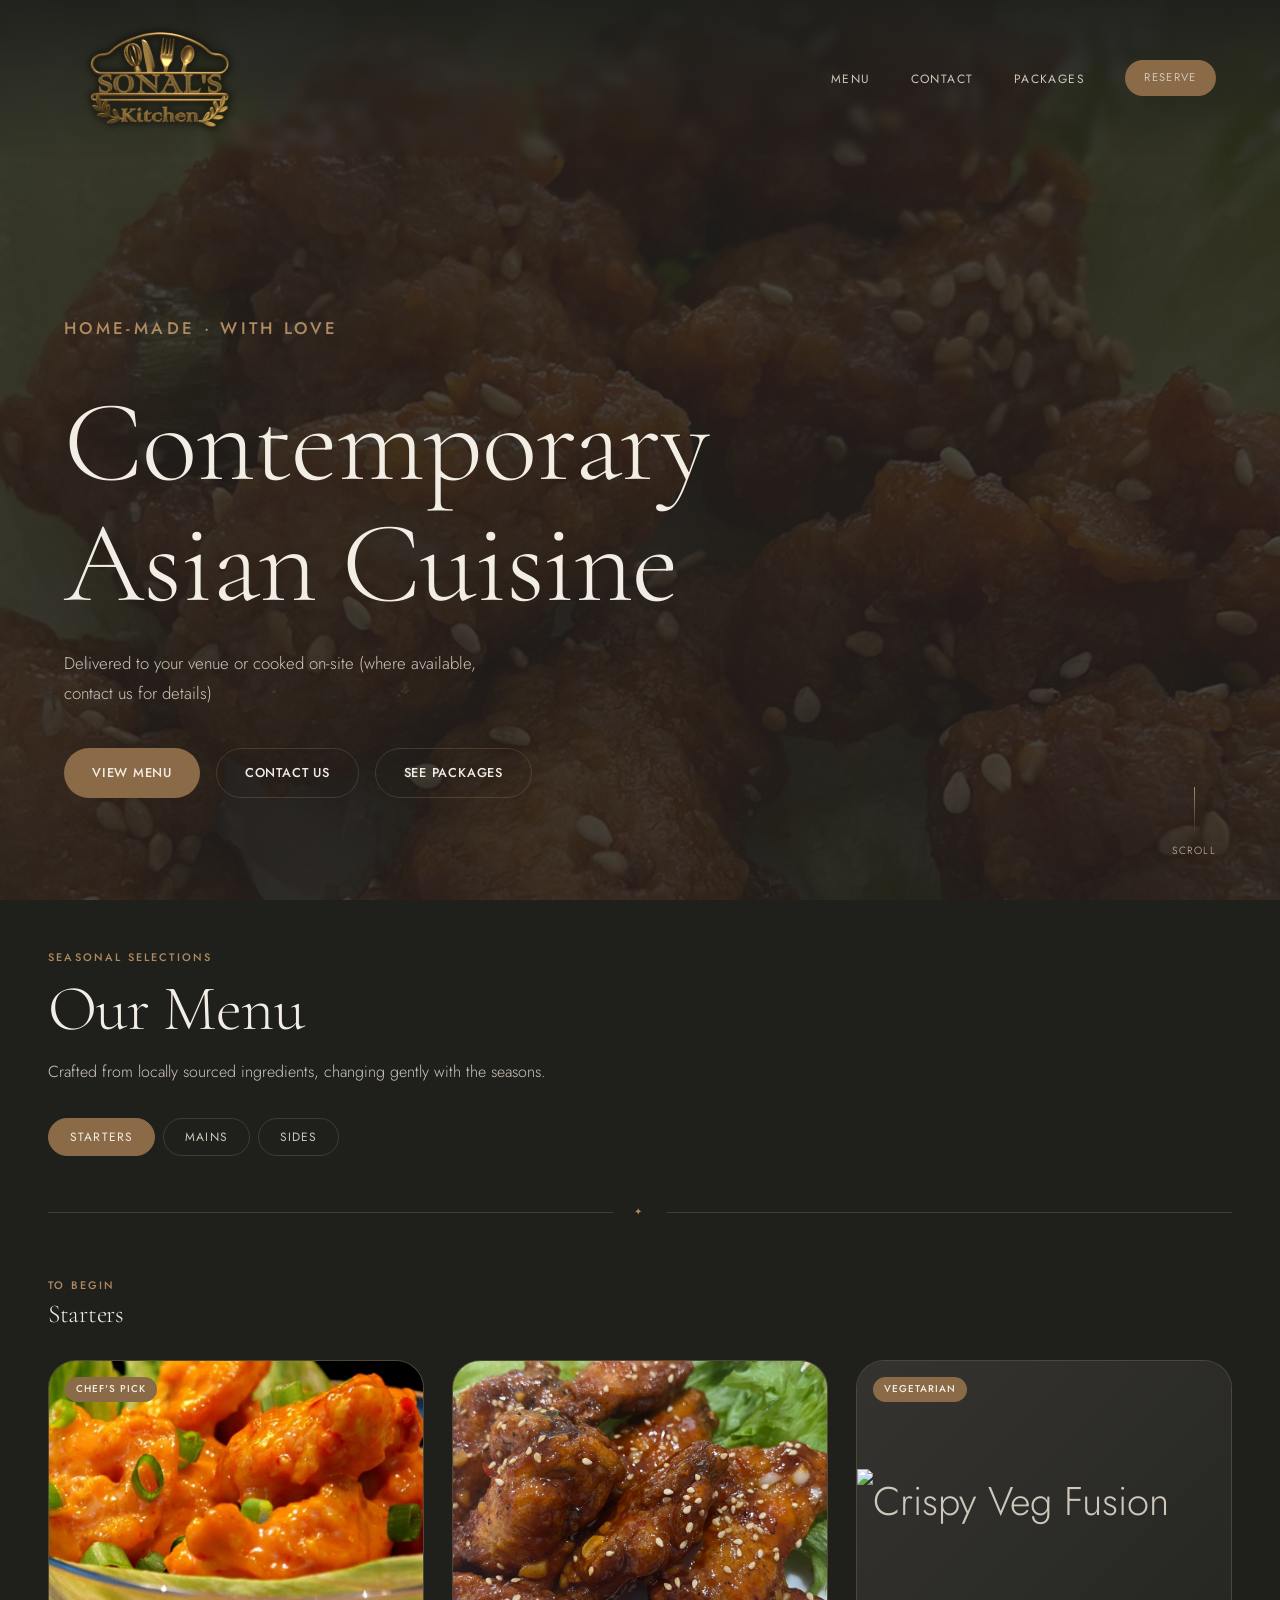
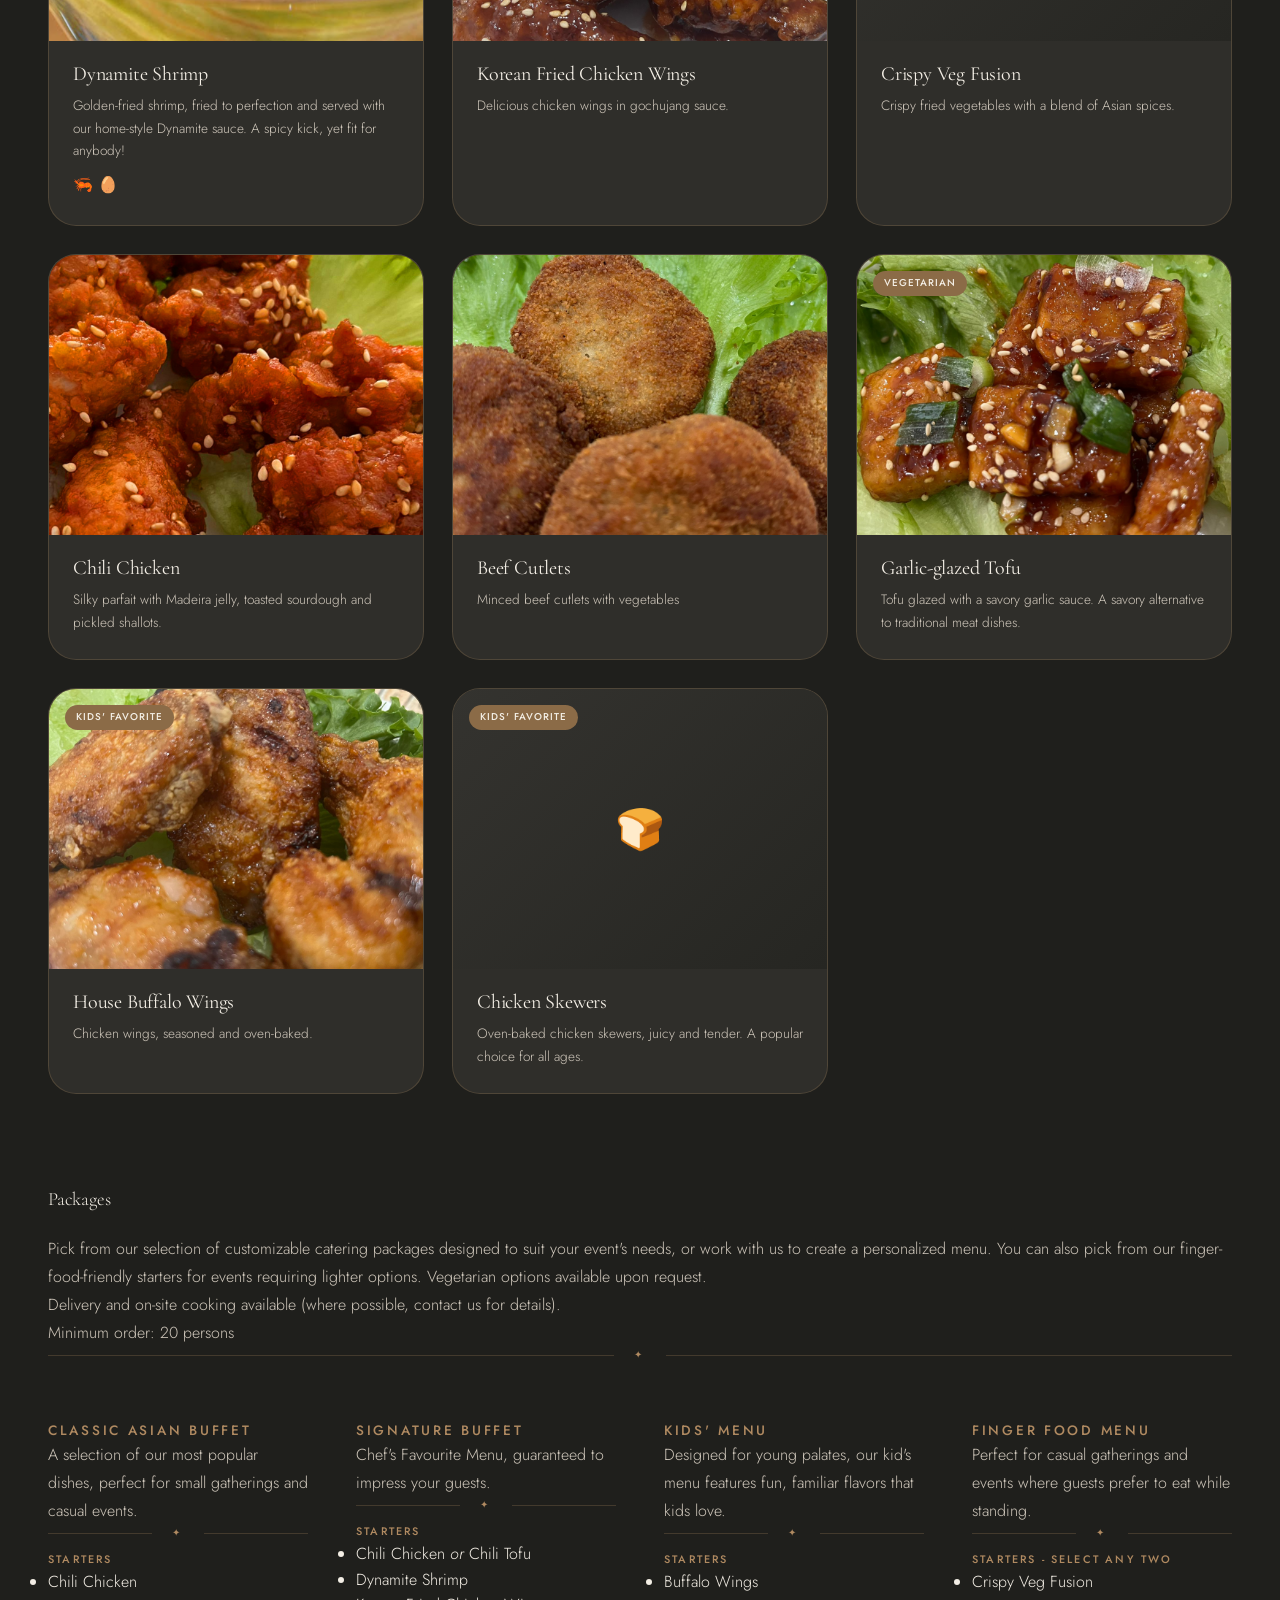
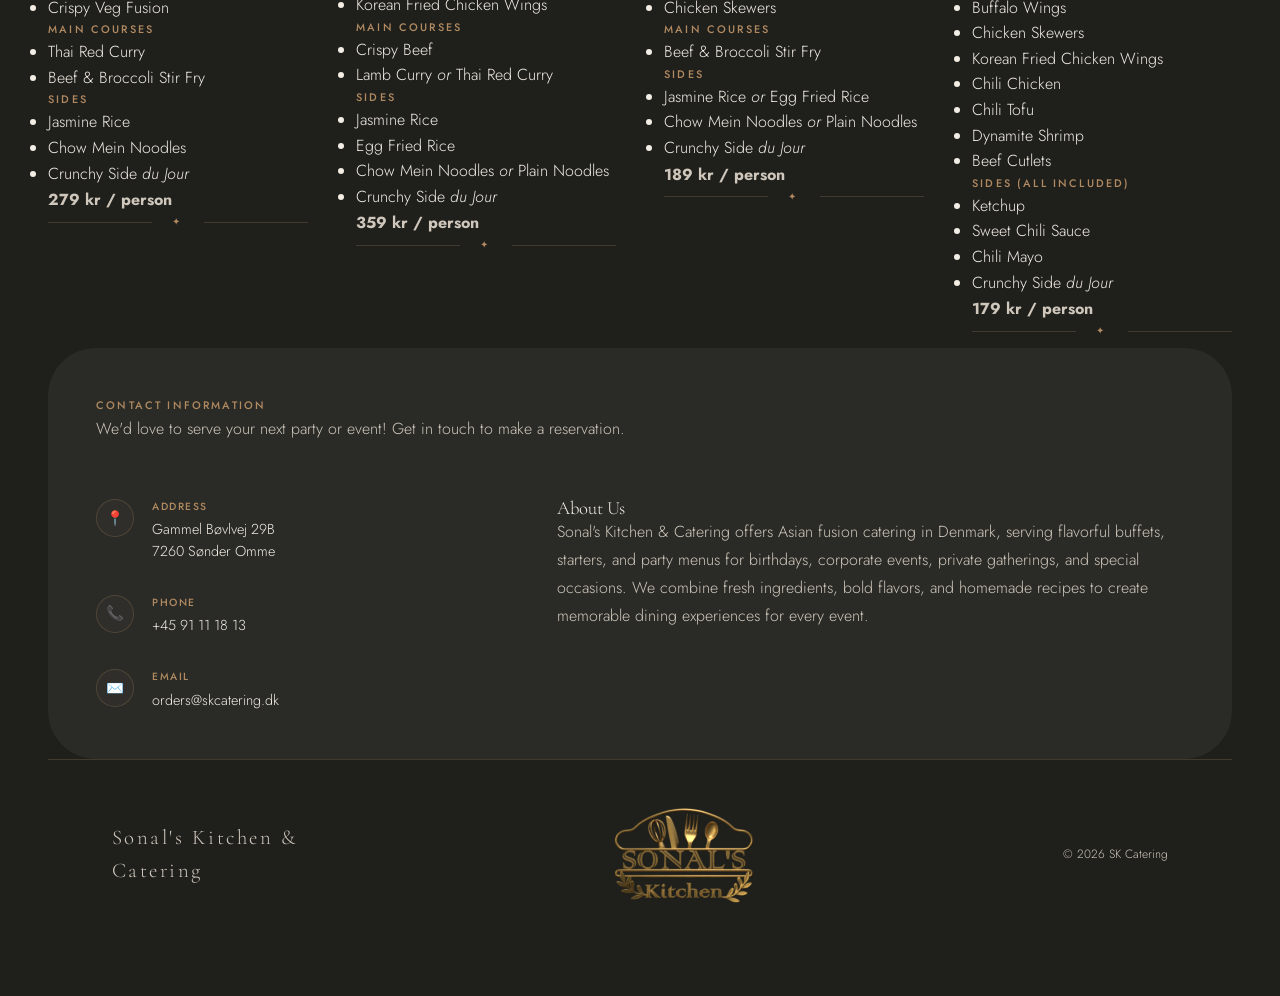
==== docs/index.html @ 473b4b6c "Simplifying folder structure" ====
<!DOCTYPE html>
<html lang="en">
<head>
  <meta charset="UTF-8" />
  <meta name="viewport" content="width=device-width, initial-scale=1.0" />
  <title>Sonal's Kitchen & Catering</title>
  <link rel="preconnect" href="https://fonts.googleapis.com" />
  <link rel="preconnect" href="https://fonts.gstatic.com" crossorigin />
  <link href="https://fonts.googleapis.com/css2?family=Cormorant+Garamond:ital,wght@0,300;0,400;1,300;1,400&family=Jost:wght@300;400;500&display=swap" rel="stylesheet" />
  <link rel="stylesheet" href="css/tokens.css" />
  <link rel="stylesheet" href="css/global.css" />
  <link rel="stylesheet" href="css/packages.css" />
  <link rel="stylesheet" href="css/hero.css" />
  <link rel="stylesheet" href="css/menu.css" />
  <link rel="stylesheet" href="css/contact.css" />
</head>
<body>

  <!-- ==================== NAV ==================== -->
  <nav>
    <img src="images/logo_small_shaded.png" alt="SK Catering Logo" class="nav-logo" />
    <!-- <span class="nav-logo">Sonal's Kitchen & Catering</span> -->
    <ul class="nav-links">
      <li><a href="#dishes">Menu</a></li>
      <li><a href="#contact">Contact</a></li>
      <li><a href="#packages">Packages</a></li>
      <li><a href="#contact" class="btn-primary" style="padding:0.55rem 1.2rem;font-size:0.7rem;">Reserve</a></li>
    </ul>
  </nav>

  <!-- ==================== HERO ==================== -->
  <section class="hero">
    <div class="hero-bg"></div>
    <div class="hero-content">
      <p class="eyebrow hero-eyebrow">Home-made · With Love</p>
    <h1>Contemporary Asian Cuisine</h1>
      <p>Delivered to your venue or cooked on-site (where available, contact us for details)</p>
      <div class="hero-actions">
        <a href="#dishes" class="btn-primary">View Menu</a>
        <a href="#contact" class="btn-ghost">Contact Us</a>
        <a href="#packages" class="btn-ghost">See Packages</a>
      </div>
    </div>
    <div class="hero-scroll">
      <div class="scroll-line"></div>
      <span>Scroll</span>
    </div>
  </section>

  <!-- ==================== MENU ==================== -->
  <section id="menu" class="section">
    <div class="container">

      <div class="menu-header reveal">
        <p class="eyebrow">Seasonal Selections</p>
        <h2>Our Menu</h2>
        <p>Crafted from locally sourced ingredients, changing gently with the seasons.</p>
        <ul class="menu-tabs" role="tablist">
          <li><button class="tab-btn active" data-tab="starters" role="tab">Starters</button></li>
          <li><button class="tab-btn" data-tab="mains"    role="tab">Mains</button></li>
          <li><button class="tab-btn" data-tab="sides" role="tab">Sides</button></li>
        </ul>
      </div>

      <div class="ornamental-divider reveal"><span>✦</span></div>

      <!-- Starters -->
      <div id="tab-starters" class="menu-panel active">
        <div class="panel-label">
          <p class="eyebrow">To Begin</p>
          <h3>Starters</h3>
        </div>
        <div class="dish-grid">

          <article class="food-card">
            <div class="food-thumb">
              <img src="images\menu-items\dynamite-shrimp-2.png" alt="Dynamite Shrimp" />
              <span class="food-tag"><span>Chef's Pick</span></span>
            </div>
            <div class="food-body">
              <div class="food-header">
                <h3 class="food-name">Dynamite Shrimp</h3>
              </div>
              <p class="food-desc">Golden-fried shrimp, fried to perfection and served with our home-style Dynamite sauce. A spicy kick, yet fit for anybody!</p>
              <p>
                <span tooltip="shrimp">🦐</span>
                <span tooltip="egg">🥚</span>
              </p>
              </div>
          </article>

          <article class="food-card">
            <div class="food-thumb">
              <img src="images\menu-items\korean-fried-chicken-wings-1.png" alt="Korean Fried Chicken Wings" />
            </div>
            <div class="food-body">
              <div class="food-header">
                <h3 class="food-name">Korean Fried Chicken Wings</h3>
              </div>
              <p class="food-desc">Delicious chicken wings in gochujang sauce.</p>
            </div>
          </article>

          <article class="food-card">
            <div class="food-thumb">
              <img src="images\menu-items\crispy-veg-fusion-1.png" alt="Crispy Veg Fusion" />
              <span class="food-tag">Vegetarian</span>
            </div>
            <div class="food-body">
              <div class="food-header">
                <h3 class="food-name">Crispy Veg Fusion</h3>
              </div>
              <p class="food-desc">Crispy fried vegetables with a blend of Asian spices.</p>
            </div>
          </article>

          <article class="food-card">
            <div class="food-thumb">
              <img src="images\menu-items\chili-chicken-2.png" alt="Chili Chicken" />
            </div>
            <div class="food-body">
              <div class="food-header">
                <h3 class="food-name">Chili Chicken</h3>
              </div>
              <p class="food-desc">Silky parfait with Madeira jelly, toasted sourdough and pickled shallots.</p>
            </div>
          </article>

          <article class="food-card">
            <div class="food-thumb">
              <img src="images\menu-items\beef-cutlets-1.png" alt="Beef Cutlets" />
            </div>
            <div class="food-body">
              <div class="food-header">
                <h3 class="food-name">Beef Cutlets</h3>
              </div>
              <p class="food-desc">Minced beef cutlets with vegetables</p>
            </div>
          </article>

          <article class="food-card">
            <div class="food-thumb">
              <img src="images\menu-items\garlic-glazed-tofu-1.png" alt="Garlic-glazed Tofu" />
              <span class="food-tag">Vegetarian</span>
            </div>
            <div class="food-body">
              <div class="food-header">
                <h3 class="food-name">Garlic-glazed Tofu</h3>
              </div>
              <p class="food-desc">Tofu glazed with a savory garlic sauce. A savory alternative to traditional meat dishes.</p>
            </div>
          </article>

          <article class="food-card">
            <div class="food-thumb">
              <img src="images\menu-items\house-buffalo-wings-1.png" alt="House Buffalo Wings" />
              <span class="food-tag">Kids' Favorite</span>
            </div>
            <div class="food-body">
              <div class="food-header">
                <h3 class="food-name">House Buffalo Wings</h3>
              </div>
              <p class="food-desc">Chicken wings, seasoned and oven-baked.</p>
            </div>
          </article>

          <article class="food-card">
            <div class="food-thumb">🍞
              <span class="food-tag">Kids' Favorite</span></div>
            <div class="food-body">
              <div class="food-header">
                <h3 class="food-name">Chicken Skewers</h3>
              </div>
              <p class="food-desc">Oven-baked chicken skewers, juicy and tender. A popular choice for all ages.</p>
            </div>
          </article>

        </div>
      </div>

      <!-- Mains -->
      <div id="tab-mains" class="menu-panel">
        <div class="panel-label">
          <p class="eyebrow">The Heart of the Meal</p>
          <h3>Main Courses</h3>
        </div>
        <div class="dish-grid">

          <article class="food-card">
            <div class="food-thumb">
              🥩
              <span class="food-tag">Chef's Pick</span>
            </div>
            <div class="food-body">
              <div class="food-header">
                <h3 class="food-name">Beef & Broccoli Stir Fry</h3>
              </div>
              <p class="food-desc">A wonderful savoury blend of tender beef and crisp broccoli in a rich sauce.</p>
            </div>
          </article>

          <article class="food-card">
            <div class="food-thumb">
              🍄
            </div>
            <div class="food-body">
              <div class="food-header">
                <h3 class="food-name">Mongolian Beef</h3>
              </div>
              <p class="food-desc">.</p>
            </div>
          </article>

          <article class="food-card">
            <div class="food-thumb">
              <img src="images\menu-items\sweet-sour-chicken-2.png" alt="Sweet & Sour Chicken" />
            </div>
            <div class="food-body">
              <div class="food-header">
                <h3 class="food-name">Sweet & Sour Chicken</h3>
              </div>
              <p class="food-desc">Crispy chicken pieces in a tangy sweet and sour sauce.</p>
            </div>
          </article>

          <article class="food-card">
            <div class="food-thumb">🐟</div>
            <div class="food-body">
              <div class="food-header">
                <h3 class="food-name">Red Thai Chicken Curry</h3>
              </div>
              <p class="food-desc">Chicken cooked in a rich, spicy red curry sauce.</p>
            </div>
          </article>

          <article class="food-card">
            <div class="food-thumb">
              <img src="images\menu-items\crispy-beef-2.png" alt="Crispy Beef" />
            </div>
            <div class="food-body">
              <div class="food-header">
                <h3 class="food-name">Crispy Beef</h3>
              </div>
              <p class="food-desc">Crispy beef pieces, double-fried for that perfect crunch.</p>
            </div>
          </article>

        </div>
      </div>

      <!-- Sides -->
      <div id="tab-sides" class="menu-panel">
        <div class="panel-label">
          <p class="eyebrow">Sides</p>
          <h3>Sides</h3>
        </div>
        <div class="dish-grid">

          <article class="food-card">
            <div class="food-thumb">
              <img src="images\menu-items\jasmine-rice-2.png" alt="Jasmine Rice" />
            </div>
            <div class="food-body">
              <div class="food-header">
                <h3 class="food-name">Jasmine Rice</h3>
                <!-- <span class="food-price">000 kr</span> -->
              </div>
              <p class="food-desc">You can never go wrong with Jasmine rice! A particularly good choice for our curries.</p>
            </div>
          </article>

          <article class="food-card">
            <div class="food-thumb">🍮
            <div class="food-body">
              <div class="food-header">
                <h3 class="food-name">Plain Noodles</h3>
              </div>
              <p class="food-desc">Classic noodles, goes well with most dishes.</p>
            </div>
          </article>

          <article class="food-card">
            <div class="food-thumb">
              <img src="images\menu-items\egg-fried-rice-2.png" alt="Egg-fried Rice" />
            </div>
            <div class="food-body">
              <div class="food-header">
                <h3 class="food-name">Egg-fried Rice</h3>
              </div>
              <p class="food-desc">Rice fried with Egg, spring onions and soy sauce.</p>
            </div>
          </article>

          <article class="food-card">
            <div class="food-thumb">
              🍧
            </div>
            <div class="food-body">
              <div class="food-header">
                <h3 class="food-name">Chow Mein Noodles</h3>
              </div>
              <p class="food-desc">Delicious stir-fried noodles with fresh vegetables</p>
            </div>
          </article>

        </div>
      </div>

    </div>
  </section>
  <!-- ==================== PACKAGES ==================== -->
  <section id="packages" class="section">
    <div class="container">
      <div class="packages-header reveal">
        <h3>Packages</h3>
        <br/>
        <p>Pick from our selection of customizable catering packages designed to suit your event's needs, or work with us to create a personalized menu. You can also pick from our finger-food-friendly starters for events requiring lighter options. Vegetarian options available upon request.</p>
        <p>Delivery and on-site cooking available (where possible, contact us for details).</p>
        <p>Minimum order: 20 persons</p>
      </div>

      <div class="ornamental-divider reveal"><span>✦</span></div>

      <div class="packages-grid">

        <article class="package-card reveal">
          <div class="eyebrow large">Classic Asian Buffet</div>
          <p>A selection of our most popular dishes, perfect for small gatherings and casual events.</p>
          <div class="ornamental-breaker"><span>✦</span></div>
          <p class="eyebrow">Starters</p>
          <ul>
            <li>Chili Chicken</li>
            <li>Crispy Veg Fusion</li>
          </ul>
          <p class="eyebrow">Main Courses</p>
          <ul>
            <li>Thai Red Curry</li>
            <li>Beef & Broccoli Stir Fry</li>
          </ul>
          <p class="eyebrow">Sides</p>
          <ul>
            <li>Jasmine Rice</li>
            <li>Chow Mein Noodles</li>
            <li>Crunchy Side <i>du Jour</i></li>
          </ul>
          <p><b>279 kr / person</b></p>          
          <div class="ornamental-breaker"><span>✦</span></div>
        </article>

        <article class="package-card reveal">
          <div class="eyebrow large">Signature Buffet</div>
          <p>Chef's Favourite Menu, guaranteed to impress your guests.</p>
          <div class="ornamental-breaker"><span>✦</span></div>
          <p class="eyebrow">Starters</p>
          <ul>
            <li>Chili Chicken <i> or </i> Chili Tofu</li>
            <li>Dynamite Shrimp</li>
            <li>Korean Fried Chicken Wings</li>
          </ul>
          <p class="eyebrow">Main Courses</p>
          <ul>
            <li>Crispy Beef</li>
            <li>Lamb Curry <i> or </i> Thai Red Curry</li>
          </ul>
          <p class="eyebrow">Sides</p>
          <ul>
            <li>Jasmine Rice</li>
            <li>Egg Fried Rice</li>
            <li>Chow Mein Noodles <i> or </i> Plain Noodles</li>
            <li>Crunchy Side <i>du Jour</i></li>
          </ul>
          <p><b>359 kr / person</b></p>          
          <div class="ornamental-breaker"><span>✦</span></div>
        </article>

        <article class="package-card reveal">
          <div class="eyebrow large">Kids' Menu</div>
          <p>Designed for young palates, our kid's menu features fun, familiar flavors that kids love.</p>
          <div class="ornamental-breaker"><span>✦</span></div>
          <p class="eyebrow">Starters</p>
          <ul>
            <li>Buffalo Wings</li>
            <li>Chicken Skewers</li>
          </ul>
          <p class="eyebrow">Main Courses</p>
          <ul>
            <li>Beef & Broccoli Stir Fry</li>
          </ul>
          <p class="eyebrow">Sides</p>
          <ul>
            <li>Jasmine Rice <i> or </i> Egg Fried Rice</li>
            <li>Chow Mein Noodles <i> or </i> Plain Noodles</li>
            <li>Crunchy Side <i>du Jour</i></li>
          </ul>
          <p><b>189 kr / person</b></p>          
          <div class="ornamental-breaker"><span>✦</span></div>
        </article>

        <article class="package-card reveal">
          <div class="eyebrow large">Finger Food Menu</div>
          <p>Perfect for casual gatherings and events where guests prefer to eat while standing.</p>
          <div class="ornamental-breaker"><span>✦</span></div>
          <p class="eyebrow">Starters - select any two</p>
          <ul>
            <li>Crispy Veg Fusion</li>
            <li>Buffalo Wings</li>
            <li>Chicken Skewers</li>
            <li>Korean Fried Chicken Wings</li>
            <li>Chili Chicken</li>
            <li>Chili Tofu</li>
            <li>Dynamite Shrimp</li>
            <li>Beef Cutlets</li>
          </ul>
          <p class="eyebrow">Sides (all included)</p>
          <ul>
            <li>Ketchup</li>
            <li>Sweet Chili Sauce</li>
            <li>Chili Mayo</li>
            <li>Crunchy Side <i>du Jour</i></li>
          </ul>
          <p><b>179 kr / person</b></p>          
          <div class="ornamental-breaker"><span>✦</span></div>
        </article>

      </div>

    </div>
  <!-- ==================== CONTACT ==================== -->
  <section id="contact" class="section">
    <div class="container">

      <div class="contact-header reveal">
        <p class="eyebrow">Contact Information</p>
        <p>We'd love to serve your next party or event! Get in touch to make a reservation.</p>
      </div>

      <div class="contact-grid">

        <div class="contact-info reveal">
          <div class="info-block">
            <div class="info-glyph">📍</div>
            <div>
              <div class="info-text-label">Address</div>
              <div class="info-text-value">Gammel Bøvlvej 29B<br>7260 Sønder Omme</div>
            </div>
          </div>
          <div class="info-block">
            <div class="info-glyph">📞</div>
            <div>
              <div class="info-text-label">Phone</div>
              <div class="info-text-value"><a href="tel:+4591111813">+45 91 11 18 13</a></div>
            </div>
          </div>
          <div class="info-block">
            <div class="info-glyph">✉️</div>
            <div>
              <div class="info-text-label">Email</div>
              <div class="info-text-value"><a href="mailto:orders@skcatering.dk">orders@skcatering.dk</a></div>
            </div>
          </div>
        </div>

        <div>
          <h3>About Us</h3>
          <p>Sonal's Kitchen & Catering offers Asian fusion catering in Denmark, serving flavorful buffets, starters, and party menus for birthdays, corporate events, private gatherings, and special occasions. We combine fresh ingredients, bold flavors, and homemade recipes to create memorable dining experiences for every event.</p>
        </div>

      </div>
    </div>
  </section>

  <!-- ==================== FOOTER ==================== -->
  <footer>
    <span class="footer-logo">Sonal's Kitchen & Catering</span>
    <img src="images/logo_small.png" alt="SK Catering Logo" class="footer-logo" />
    <p>© 2026 SK Catering</p>
  </footer>

  <script src="js/menu.js"></script>
  <script src="js/contact.js"></script>
  <script src="js/reveal.js"></script>

</body>
</html>
---- docs/css/tokens.css ----
/* =========================================
   TOKENS & RESET
========================================= */
:root {
  --color-bg:            #1f1f1c;
  --color-bg-soft:       #2a2a26;
  --color-surface:       #2f2e2a;
  --color-surface-light: #3a3934;
  --color-primary:       #8b6b47;
  --color-primary-soft:  #b08a61;
  --color-text:          #f3eee5;
  --color-text-muted:    #cfc7bb;
  --color-border:        rgba(176, 138, 97, 0.25);
  --color-accent:        #6f7b64;
  --font-display: 'Cormorant Garamond', serif;
  --font-body:    'Jost', sans-serif;
  --ease-out: cubic-bezier(0.22, 1, 0.36, 1);
}

*, *::before, *::after { box-sizing: border-box; margin: 0; padding: 0; }

html { scroll-behavior: smooth; }

body {
  background:  var(--color-bg);
  color:       var(--color-text);
  font-family: var(--font-body);
  font-weight: 300;
  line-height: 1.6;
  overflow-x:  hidden;
}

img { display: block; width: 100%; }
a   { color: inherit; text-decoration: none; }
button { font-family: inherit; cursor: pointer; }
---- docs/css/global.css ----
/* =========================================
   TYPOGRAPHY
========================================= */
h1, h2, h3 {
  font-family: var(--font-display);
  font-weight: 300;
  line-height:  1.05;
  letter-spacing: -0.01em;
}

p { color: var(--color-text-muted); line-height: 1.75; }

.eyebrow {
  font-family:    var(--font-body);
  font-size:      0.68rem;
  font-weight:    500;
  letter-spacing: 0.2em;
  text-transform: uppercase;
  color:          var(--color-primary-soft);
}
.eyebrow.large {
  font-size: 0.85rem;
}

.nav-logo {
  width: 192px;
  height: auto;
}

.footer-logo {
  width: 192px;
  height: auto;
}

/* =========================================
   LAYOUT
========================================= */
.section {
  padding: 3em;
}

.container {
  width: min(1200px, 100%);
  margin-inline: auto;
}

/* =========================================
   BUTTONS
========================================= */
.btn-primary {
  display:         inline-flex;
  align-items:     center;
  gap:             0.5rem;
  background:      var(--color-primary);
  color:           var(--color-text);
  border:          none;
  border-radius:   999px;
  padding:         0.85rem 1.75rem;
  font-size:       0.8rem;
  font-weight:     500;
  letter-spacing:  0.06em;
  text-transform:  uppercase;
  transition:      background 0.25s var(--ease-out), transform 0.2s var(--ease-out);
}
.btn-primary:hover { background: var(--color-primary-soft); transform: translateY(-1px); }

.btn-ghost {
  display:        inline-flex;
  align-items:    center;
  gap:            0.5rem;
  background:     transparent;
  color:          var(--color-text);
  border:         1px solid var(--color-border);
  border-radius:  999px;
  padding:        0.85rem 1.75rem;
  font-size:      0.8rem;
  font-weight:    500;
  letter-spacing: 0.06em;
  text-transform: uppercase;
  transition:     border-color 0.25s, color 0.25s, transform 0.2s var(--ease-out);
}
.btn-ghost:hover { border-color: var(--color-primary-soft); color: var(--color-primary-soft); transform: translateY(-1px); }

/* =========================================
   ORNAMENTAL DIVIDER
========================================= */
.ornamental-divider {
  display:     flex;
  align-items: center;
  gap:         1.25rem;
  margin-bottom: 3.5rem;
  color:       var(--color-border);
}
.ornamental-divider::before,
.ornamental-divider::after {
  content:    '';
  flex:       1;
  height:     1px;
  background: var(--color-border);
}
.ornamental-divider span {
  font-size:      0.65rem;
  color:          var(--color-primary-soft);
  letter-spacing: 0.3em;
}
/* =========================================
   ORNAMENTAL BREAKER
========================================= */
.ornamental-breaker {
  display:     flex;
  align-items: center;
  gap:         1.25rem;
  margin-bottom: 0.5rem;
  color:       var(--color-border);
}
.ornamental-breaker::before,
.ornamental-breaker::after {
  content:    '';
  flex:       1;
  height:     1px;
  background: var(--color-border);
}
.ornamental-breaker span {
  font-size:      0.65rem;
  color:          var(--color-primary-soft);
  letter-spacing: 0.3em;
}

/* =========================================
   SCROLL REVEAL
========================================= */
.reveal {
  opacity:    0;
  transform:  translateY(20px);
  transition: opacity 0.7s var(--ease-out), transform 0.7s var(--ease-out);
}
.reveal.visible {
  opacity:   1;
  transform: none;
}
---- docs/css/packages.css ----
.packages-grid {
    display: flex;
    flex-direction: row;
    flex-wrap: wrap;
    gap: 3em;
}
.package-card {
    display: flex;
    min-width: 250px;
    flex-direction: column;
    flex: 1;
}
---- docs/css/hero.css ----
/* =========================================
   NAV
========================================= */
nav {
  position:       fixed;
  top: 0; left: 0; right: 0;
  z-index:        100;
  display:        flex;
  justify-content: space-between;
  align-items:    center;
  padding:        1.5rem clamp(1.5rem, 5vw, 5rem);
  background:     linear-gradient(to bottom, rgba(31,31,28,0.92), transparent);
  backdrop-filter: blur(4px);
}

.nav-logo {
  font-family:    var(--font-display);
  font-size:      1.6rem;
  font-weight:    300;
  letter-spacing: 0.15em;
  color:          var(--color-text);
}

.nav-links {
  display:     flex;
  gap:         2.5rem;
  list-style:  none;
  align-items: center;
}

.nav-links a {
  font-size:      0.75rem;
  font-weight:    400;
  letter-spacing: 0.12em;
  text-transform: uppercase;
  color:          var(--color-text-muted);
  transition:     color 0.2s;
}
.nav-links a:hover { color: var(--color-text); }

@media (max-width: 600px) {
  .nav-links { display: none; }
}

/* =========================================
   HERO
========================================= */
.hero {
  min-height:     100svh;
  display:        flex;
  flex-direction: column;
  justify-content: flex-end;
  padding:        clamp(2rem, 8vw, 7rem) clamp(1.5rem, 5vw, 5rem);
  position:       relative;
  overflow:       hidden;
}

.hero-bg {
  position: absolute;
  inset:    0;
  
  background-image: url('../images/banner-image-4.png');
  background-size: cover;
  background-position: center;
  background-repeat: no-repeat;
  background-color: rgba(31,31,28,1);
  
}

.hero-bg::after {
  content: '';
  position: absolute;
  inset:    0;
  background-image: url("data:image/svg+xml,%3Csvg viewBox='0 0 200 200' xmlns='http://www.w3.org/2000/svg'%3E%3Cfilter id='n'%3E%3CfeTurbulence type='fractalNoise' baseFrequency='0.85' numOctaves='4' stitchTiles='stitch'/%3E%3C/filter%3E%3Crect width='100%25' height='100%25' filter='url(%23n)' opacity='0.04'/%3E%3C/svg%3E");
  background-size: 200px;
  pointer-events:  none;
  opacity: 0.5;
}

.hero-content {
  position:  relative;
  max-width: 720px;
  animation: fadeUp 1s var(--ease-out) both;
}

.hero-eyebrow { margin-bottom: 1.25rem; }

.hero h1 {
  font-size:     clamp(3.5rem, 9vw, 8rem);
  color:         var(--color-text);
  margin-bottom: 1.5rem;
}

.hero h1 em {
  font-style: italic;
  color:      var(--color-primary-soft);
}

.hero > .hero-content > p {
  font-size:     1.05rem;
  max-width:     440px;
  margin-bottom: 2.5rem;
}

.hero-actions {
  display:   flex;
  gap:       1rem;
  flex-wrap: wrap;
}

.hero-scroll {
  position:       absolute;
  bottom:         2.5rem;
  right:          clamp(1.5rem, 5vw, 5rem);
  display:        flex;
  flex-direction: column;
  align-items:    center;
  gap:            0.5rem;
  color:          var(--color-text-muted);
  font-size:      0.65rem;
  letter-spacing: 0.14em;
  text-transform: uppercase;
  animation:      fadeIn 1.5s 0.8s both;
}

.scroll-line {
  width:      1px;
  height:     48px;
  background: linear-gradient(to bottom, var(--color-primary-soft), transparent);
  animation:  scrollPulse 2s ease-in-out infinite;
}

/* =========================================
   ANIMATIONS
========================================= */
@keyframes fadeUp {
  from { opacity: 0; transform: translateY(24px); }
  to   { opacity: 1; transform: translateY(0); }
}

@keyframes fadeIn {
  from { opacity: 0; }
  to   { opacity: 1; }
}

@keyframes scrollPulse {
  0%, 100% { opacity: 0.4; }
  50%       { opacity: 1; }
}
---- docs/css/menu.css ----
/* =========================================
   MENU SECTION
========================================= */
#menu { background: var(--color-bg); }

.menu-header { margin-bottom: 3rem; }

.menu-header h2 {
  font-size:     clamp(2.5rem, 5vw, 4rem);
  color:         var(--color-text);
  margin:        0.5rem 0 1rem;
}

/* ---- Tabs ---- */
.menu-tabs {
  display:   flex;
  gap:       0.5rem;
  flex-wrap: wrap;
  list-style: none;
  margin-top: 2rem;
}

.tab-btn {
  background:     transparent;
  border:         1px solid var(--color-border);
  color:          var(--color-text-muted);
  border-radius:  999px;
  padding:        0.55rem 1.3rem;
  font-size:      0.75rem;
  font-weight:    400;
  letter-spacing: 0.1em;
  text-transform: uppercase;
  transition:     background 0.2s, border-color 0.2s, color 0.2s;
}
.tab-btn:hover       { border-color: var(--color-primary-soft); color: var(--color-text); }
.tab-btn.active      { background: var(--color-primary); border-color: var(--color-primary); color: var(--color-text); }

/* ---- Panels ---- */
.menu-panel { display: none; }

.menu-panel.active {
  display:   block;
  animation: panelIn 0.4s var(--ease-out) both;
}

@keyframes panelIn {
  from { opacity: 0; transform: translateY(14px); }
  to   { opacity: 1; transform: translateY(0); }
}

.panel-label            { margin-bottom: 2rem; }
.panel-label h3         { font-size: 1.6rem; color: var(--color-text); margin: 0.35rem 0 0.4rem; }

/* ---- Dish grid ---- */
.dish-grid {
  display:               grid;
  gap:                   1.75rem;
  grid-template-columns: repeat(auto-fill, minmax(280px, 1fr));
}

/* ---- Food card ---- */
.food-card {
  background:     var(--color-surface);
  border:         1px solid var(--color-border);
  border-radius:  1.75rem;
  overflow:       hidden;
  display:        flex;
  flex-direction: column;
  transition:     transform 0.3s var(--ease-out), border-color 0.3s, box-shadow 0.3s;
}
.food-card:hover {
  transform:    translateY(-5px);
  border-color: rgba(176, 138, 97, 0.5);
  box-shadow:   0 20px 40px rgba(0, 0, 0, 0.3);
}

.food-thumb {
  aspect-ratio: 4/3;
  background:   linear-gradient(135deg, #34332f, #262622);
  position:     relative;
  overflow:     hidden;
  display:      flex;
  align-items:  center;
  justify-content: center;
  color:        var(--color-text-muted);
  font-size:    2.5rem;
}

/* shimmer sweep */
.food-thumb::after {
  content:    '';
  position:   absolute;
  inset:      0;
  background: linear-gradient(120deg, transparent 30%, rgba(176,138,97,0.07) 50%, transparent 70%);
  transform:  translateX(-100%);
  transition: transform 0.6s var(--ease-out);
}
.food-card:hover .food-thumb::after { transform: translateX(100%); }

.food-tag {
  position:       absolute;
  top:            1rem;
  left:           1rem;
  background:     var(--color-primary);
  color:          var(--color-text);
  font-size:      0.62rem;
  font-weight:    500;
  letter-spacing: 0.1em;
  text-transform: uppercase;
  padding:        0.28rem 0.7rem;
  border-radius:  999px;
}

.food-body {
  padding:        1.4rem 1.5rem 1.6rem;
  display:        flex;
  flex-direction: column;
  gap:            0.6rem;
  flex:           1;
}

.food-header {
  display:         flex;
  justify-content: space-between;
  align-items:     baseline;
  gap:             0.75rem;
}

.food-name {
  font-family: var(--font-display);
  font-size:   1.25rem;
  font-weight: 400;
  color:       var(--color-text);
}

.food-price {
  font-size:   1rem;
  font-weight: 500;
  color:       var(--color-primary-soft);
  white-space: nowrap;
}

.food-desc {
  font-size:   0.85rem;
  line-height: 1.65;
  flex:        1;
}

.food-btn {
  align-self:     flex-start;
  margin-top:     0.5rem;
  background:     transparent;
  border:         1px solid var(--color-border);
  color:          var(--color-text-muted);
  border-radius:  999px;
  padding:        0.5rem 1.1rem;
  font-size:      0.72rem;
  font-weight:    400;
  letter-spacing: 0.08em;
  text-transform: uppercase;
  transition:     background 0.2s, border-color 0.2s, color 0.2s;
}
.food-btn:hover {
  background:   var(--color-primary);
  border-color: var(--color-primary);
  color:        var(--color-text);
}
---- docs/css/contact.css ----
/* =========================================
   CONTACT SECTION
========================================= */
#contact { background: var(--color-bg-soft); border-radius: 3em; }

.contact-header            { margin-bottom: 3.5rem; }
.contact-header h2 {
  font-size:     clamp(2.5rem, 5vw, 4rem);
  color:         var(--color-text);
  margin:        0.5rem 0 1rem;
}

/* ---- Two-column grid ---- */
.contact-grid {
  display:               grid;
  grid-template-columns: 1fr 1.55fr;
  gap:                   3.5rem;
  align-items:           start;
}
@media (max-width: 820px) {
  .contact-grid { grid-template-columns: 1fr; }
}

/* ---- Info side ---- */
.contact-info {
  display:        flex;
  flex-direction: column;
  gap:            2rem;
}

.info-block {
  display:     flex;
  gap:         1.1rem;
  align-items: flex-start;
}

.info-glyph {
  width:           2.4rem;
  height:          2.4rem;
  border:          1px solid var(--color-border);
  border-radius:   50%;
  display:         flex;
  align-items:     center;
  justify-content: center;
  font-size:       0.9rem;
  flex-shrink:     0;
  background:      var(--color-surface);
}

.info-text-label {
  font-size:      0.65rem;
  font-weight:    500;
  letter-spacing: 0.15em;
  text-transform: uppercase;
  color:          var(--color-primary-soft);
  margin-bottom:  0.25rem;
}

.info-text-value {
  color:       var(--color-text);
  font-size:   0.9rem;
  line-height: 1.5;
}
.info-text-value a { transition: color 0.2s; }
.info-text-value a:hover { color: var(--color-primary-soft); }

/* ---- Hours ---- */
.hours-table {
  margin-top:    2rem;
  border-top:    1px solid var(--color-border);
  padding-top:   1.75rem;
}

.hours-label {
  font-size:      0.65rem;
  font-weight:    500;
  letter-spacing: 0.15em;
  text-transform: uppercase;
  color:          var(--color-primary-soft);
  margin-bottom:  1rem;
}

.hours-row {
  display:         flex;
  justify-content: space-between;
  font-size:       0.875rem;
  padding:         0.4rem 0;
  border-bottom:   1px solid rgba(176, 138, 97, 0.1);
}
.hours-row:last-child { border-bottom: none; }
.hours-days { color: var(--color-text-muted); }
.hours-time { color: var(--color-text); font-weight: 400; }

/* ---- Form side ---- */
.contact-form-wrap {
  background:    var(--color-surface);
  border:        1px solid var(--color-border);
  border-radius: 2rem;
  padding:       2.25rem 2.5rem;
}

.contact-form {
  display:        flex;
  flex-direction: column;
  gap:            1.2rem;
}

.form-row {
  display:               grid;
  grid-template-columns: 1fr 1fr;
  gap:                   1rem;
}
@media (max-width: 500px) {
  .form-row             { grid-template-columns: 1fr; }
  .contact-form-wrap    { padding: 1.5rem; }
}

.form-field {
  display:        flex;
  flex-direction: column;
  gap:            0.45rem;
}

.form-field label {
  font-size:      0.68rem;
  font-weight:    500;
  letter-spacing: 0.12em;
  text-transform: uppercase;
  color:          var(--color-text-muted);
}

.form-field input,
.form-field textarea {
  background:   var(--color-surface-light);
  border:       1px solid var(--color-border);
  border-radius: 0.85rem;
  color:        var(--color-text);
  font-family:  var(--font-body);
  font-size:    0.875rem;
  font-weight:  300;
  padding:      0.8rem 1rem;
  outline:      none;
  transition:   border-color 0.2s, background 0.2s;
  resize:       vertical;
}
.form-field input::placeholder,
.form-field textarea::placeholder { color: #6b6760; }

.form-field input:focus,
.form-field textarea:focus {
  border-color: var(--color-primary-soft);
  background:   #3f3e39;
}

.form-field input.error,
.form-field textarea.error { border-color: #c0675a; }

.field-error {
  font-size: 0.7rem;
  color:     #c0675a;
  display:   none;
}
.field-error.show { display: block; }

.form-success {
  background:    rgba(111, 123, 100, 0.18);
  border:        1px solid var(--color-accent);
  border-radius: 0.75rem;
  padding:       0.85rem 1.1rem;
  font-size:     0.85rem;
  color:         #a9bba0;
  display:       none;
}
.form-success.show { display: block; }

/* =========================================
   FOOTER
========================================= */
footer {
  background:      var(--color-bg);
  border-top:      1px solid var(--color-border);
  padding:         2.5rem clamp(1.5rem, 5vw, 5rem);
  display:         flex;
  justify-content: space-between;
  align-items:     center;
  flex-wrap:       wrap;
  gap:             1rem;
}

.footer-logo {
  font-family:    var(--font-display);
  font-size:      1.3rem;
  letter-spacing: 0.12em;
  color:          var(--color-text-muted);
}

footer p { font-size: 0.75rem; }
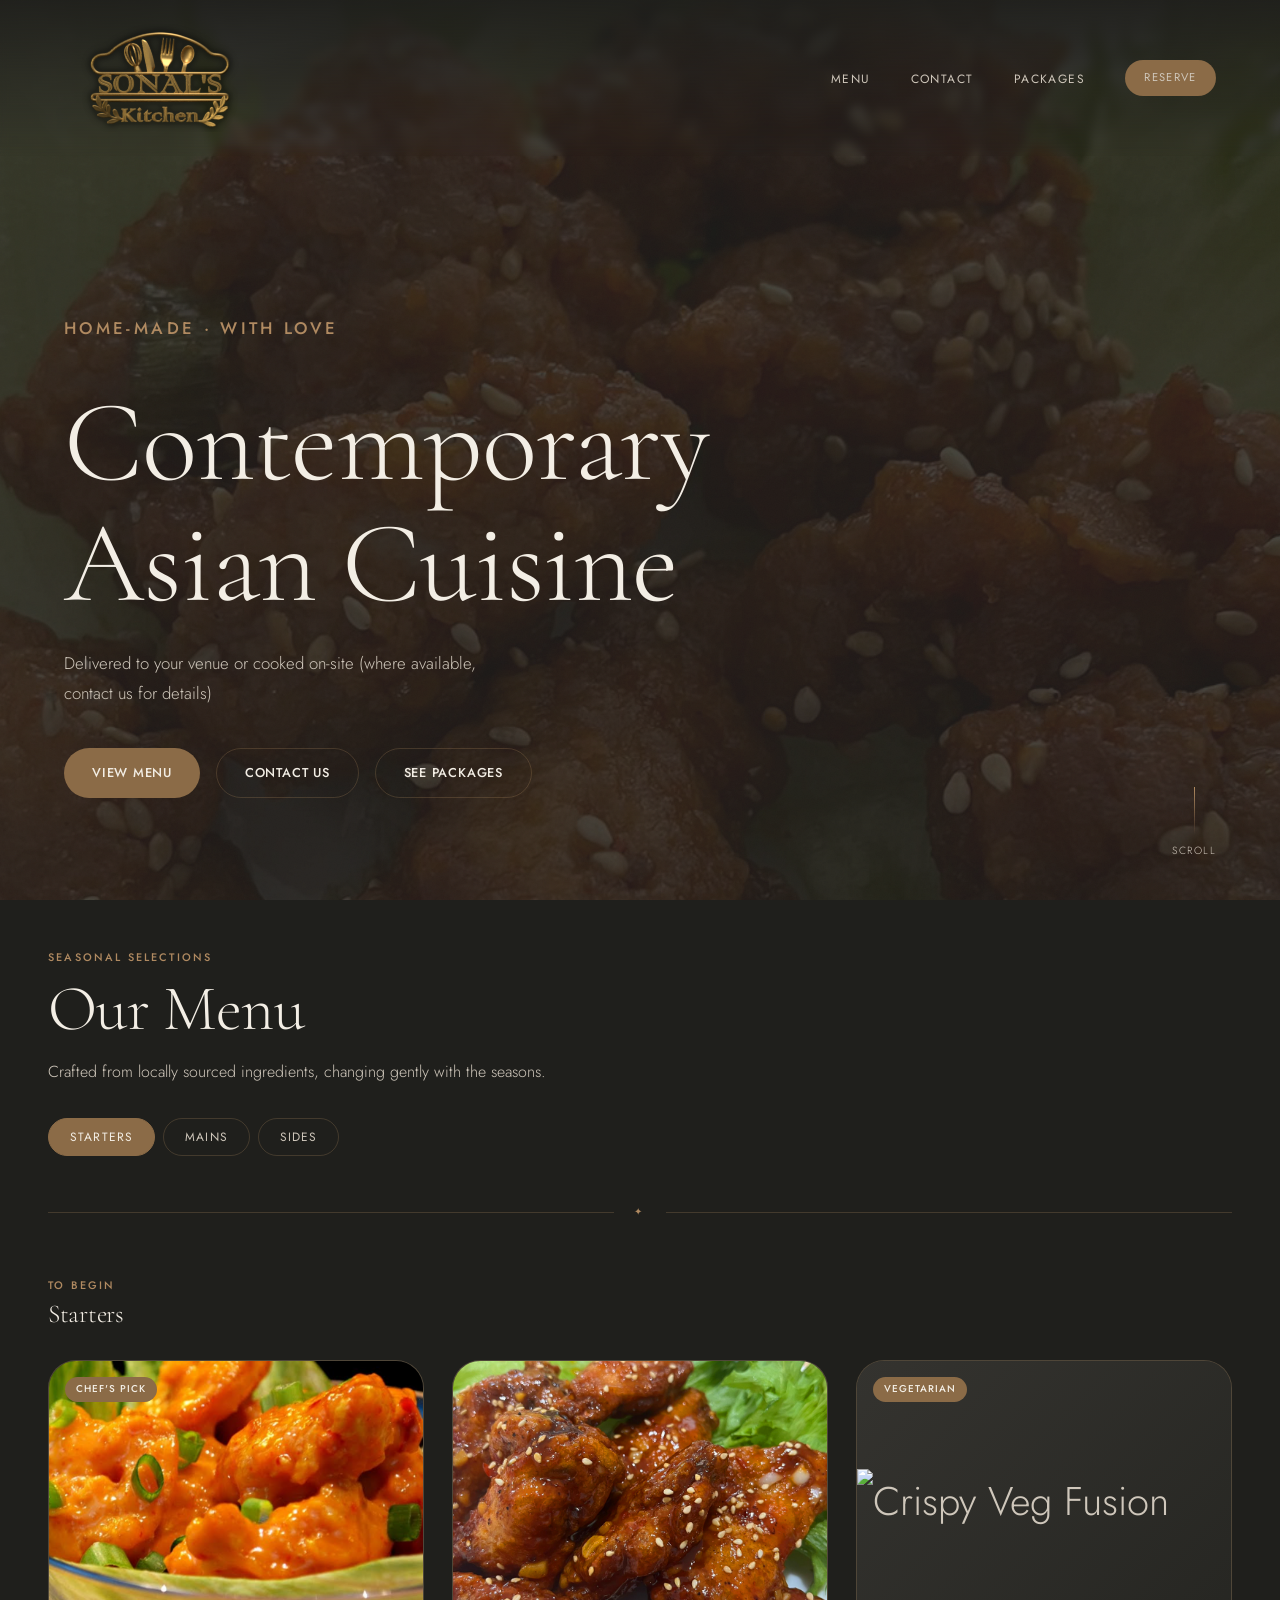
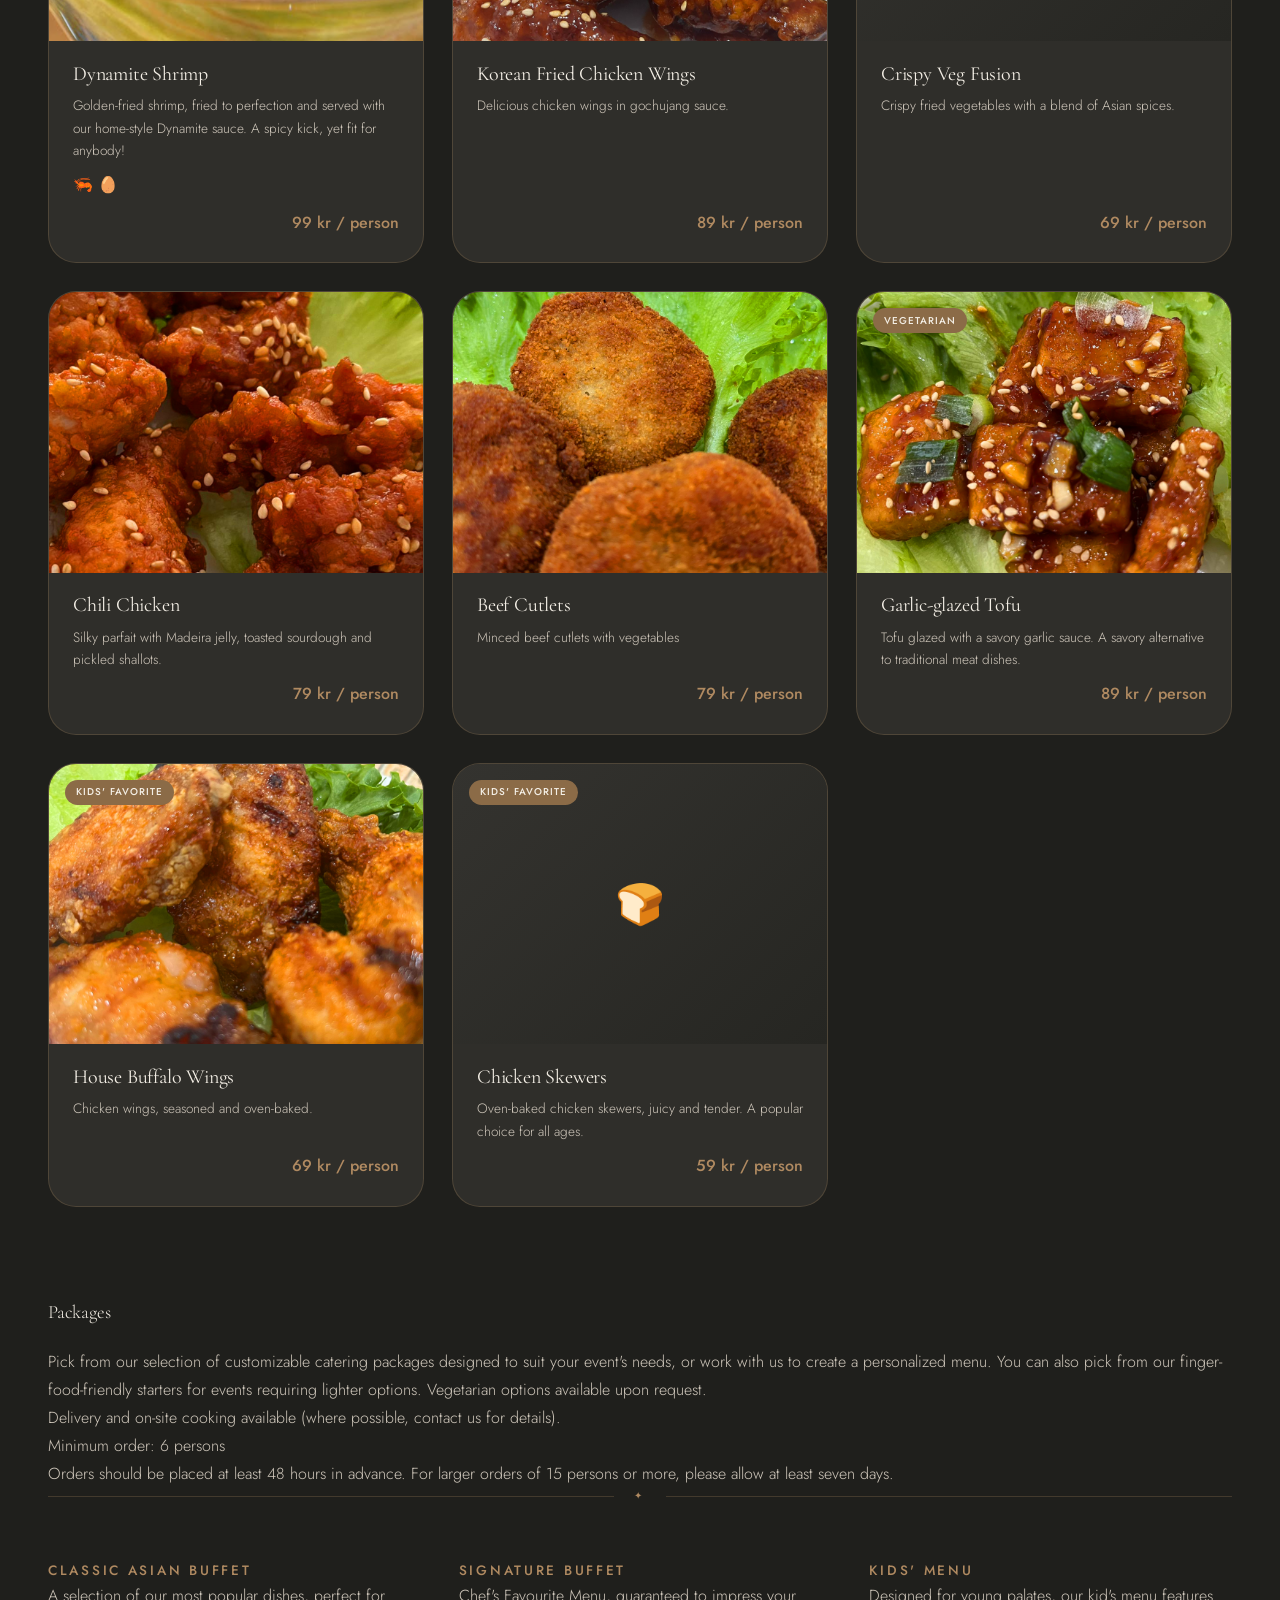
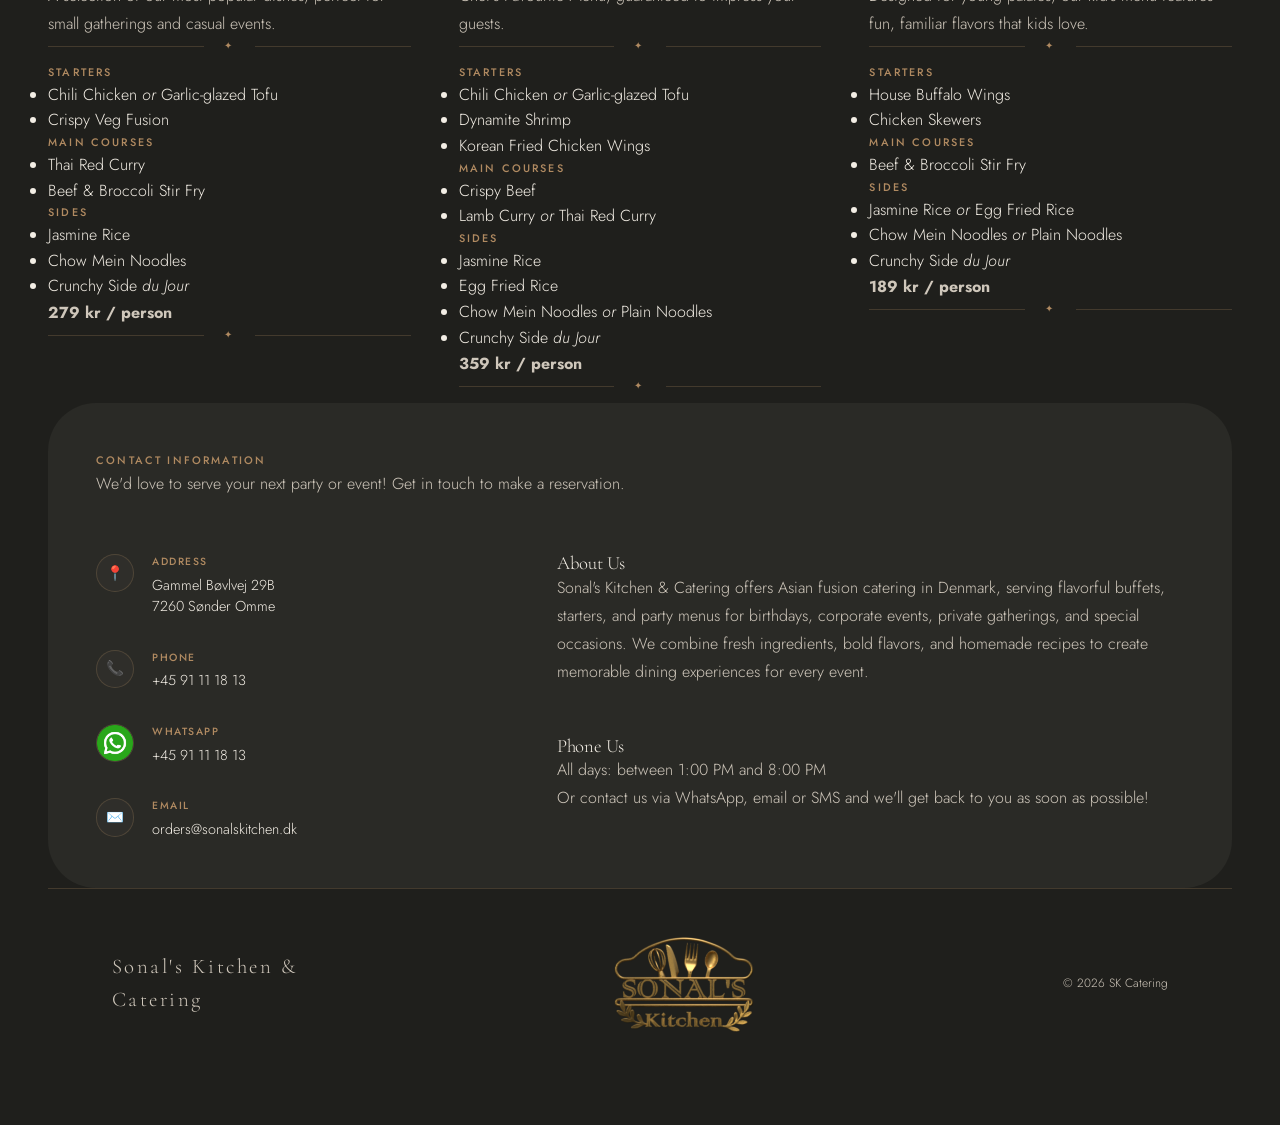
==== commit 57e2c535: "added prices to individual items" ====
--- a/docs/index.html
+++ b/docs/index.html
@@ -86,6 +86,7 @@
                 <span tooltip="shrimp">🦐</span>
                 <span tooltip="egg">🥚</span>
               </p>
+              <p class="food-price">99 kr / person</p>
               </div>
           </article>
 
@@ -98,6 +99,7 @@
                 <h3 class="food-name">Korean Fried Chicken Wings</h3>
               </div>
               <p class="food-desc">Delicious chicken wings in gochujang sauce.</p>
+              <p class="food-price">89 kr / person</p>
             </div>
           </article>
 
@@ -111,6 +113,7 @@
                 <h3 class="food-name">Crispy Veg Fusion</h3>
               </div>
               <p class="food-desc">Crispy fried vegetables with a blend of Asian spices.</p>
+              <p class="food-price">69 kr / person</p>
             </div>
           </article>
 
@@ -123,6 +126,7 @@
                 <h3 class="food-name">Chili Chicken</h3>
               </div>
               <p class="food-desc">Silky parfait with Madeira jelly, toasted sourdough and pickled shallots.</p>
+              <p class="food-price">79 kr / person</p>
             </div>
           </article>
 
@@ -135,6 +139,7 @@
                 <h3 class="food-name">Beef Cutlets</h3>
               </div>
               <p class="food-desc">Minced beef cutlets with vegetables</p>
+              <p class="food-price">79 kr / person</p>
             </div>
           </article>
 
@@ -148,6 +153,7 @@
                 <h3 class="food-name">Garlic-glazed Tofu</h3>
               </div>
               <p class="food-desc">Tofu glazed with a savory garlic sauce. A savory alternative to traditional meat dishes.</p>
+              <p class="food-price">89 kr / person</p>
             </div>
           </article>
 
@@ -161,6 +167,7 @@
                 <h3 class="food-name">House Buffalo Wings</h3>
               </div>
               <p class="food-desc">Chicken wings, seasoned and oven-baked.</p>
+              <p class="food-price">69 kr / person</p>
             </div>
           </article>
 
@@ -172,6 +179,7 @@
                 <h3 class="food-name">Chicken Skewers</h3>
               </div>
               <p class="food-desc">Oven-baked chicken skewers, juicy and tender. A popular choice for all ages.</p>
+              <p class="food-price">59 kr / person</p>
             </div>
           </article>
 
@@ -189,13 +197,13 @@
           <article class="food-card">
             <div class="food-thumb">
               🥩
-              <span class="food-tag">Chef's Pick</span>
             </div>
             <div class="food-body">
               <div class="food-header">
                 <h3 class="food-name">Beef & Broccoli Stir Fry</h3>
               </div>
               <p class="food-desc">A wonderful savoury blend of tender beef and crisp broccoli in a rich sauce.</p>
+              <p class="food-price">179 kr / person</p>
             </div>
           </article>
 
@@ -205,9 +213,10 @@
             </div>
             <div class="food-body">
               <div class="food-header">
-                <h3 class="food-name">Mongolian Beef</h3>
-              </div>
-              <p class="food-desc">.</p>
+                <h3 class="food-name">Saffran Lamb Curry</h3>
+              </div>
+              <p class="food-desc">A rich and aromatic curry made with tender lamb and a blend of traditional Kashmiri spices.</p>
+              <p class="food-price">189 kr / person</p>
             </div>
           </article>
 
@@ -220,16 +229,20 @@
                 <h3 class="food-name">Sweet & Sour Chicken</h3>
               </div>
               <p class="food-desc">Crispy chicken pieces in a tangy sweet and sour sauce.</p>
-            </div>
-          </article>
-
-          <article class="food-card">
-            <div class="food-thumb">🐟</div>
+              <p class="food-price">159 kr / person</p>
+            </div>
+          </article>
+
+          <article class="food-card">
+            <div class="food-thumb">
+              <img src="images\menu-items\red-thai-chicken-curry-1.png" alt="Red Thai Chicken Curry" />
+            </div>
             <div class="food-body">
               <div class="food-header">
                 <h3 class="food-name">Red Thai Chicken Curry</h3>
               </div>
               <p class="food-desc">Chicken cooked in a rich, spicy red curry sauce.</p>
+              <p class="food-price">159 kr / person</p>
             </div>
           </article>
 
@@ -242,6 +255,21 @@
                 <h3 class="food-name">Crispy Beef</h3>
               </div>
               <p class="food-desc">Crispy beef pieces, double-fried for that perfect crunch.</p>
+              <p class="food-price">179 kr / person</p>
+            </div>
+          </article>
+
+          <article class="food-card">
+            <div class="food-thumb">
+              s
+              <span class="food-tag">Vegetarian</span>
+            </div>
+            <div class="food-body">
+              <div class="food-header">
+                <h3 class="food-name">Red Thai Vegetable Curry</h3>
+              </div>
+              <p class="food-desc">A rich and aromatic curry made with a blend of fresh vegetables.</p>
+              <p class="food-price">139 kr / person</p>
             </div>
           </article>
 
@@ -259,6 +287,7 @@
           <article class="food-card">
             <div class="food-thumb">
               <img src="images\menu-items\jasmine-rice-2.png" alt="Jasmine Rice" />
+              <span class="food-tag">Vegetarian</span>
             </div>
             <div class="food-body">
               <div class="food-header">
@@ -266,16 +295,19 @@
                 <!-- <span class="food-price">000 kr</span> -->
               </div>
               <p class="food-desc">You can never go wrong with Jasmine rice! A particularly good choice for our curries.</p>
+              <p class="food-price">29 kr / person</p>
             </div>
           </article>
 
           <article class="food-card">
             <div class="food-thumb">🍮
+              <span class="food-tag">Vegetarian</span>
             <div class="food-body">
               <div class="food-header">
                 <h3 class="food-name">Plain Noodles</h3>
               </div>
               <p class="food-desc">Classic noodles, goes well with most dishes.</p>
+              <p class="food-price">29 kr / person</p>
             </div>
           </article>
 
@@ -288,18 +320,21 @@
                 <h3 class="food-name">Egg-fried Rice</h3>
               </div>
               <p class="food-desc">Rice fried with Egg, spring onions and soy sauce.</p>
+              <p class="food-price">59 kr / person</p>
             </div>
           </article>
 
           <article class="food-card">
             <div class="food-thumb">
               🍧
+              <span class="food-tag">Vegetarian</span>
             </div>
             <div class="food-body">
               <div class="food-header">
                 <h3 class="food-name">Chow Mein Noodles</h3>
               </div>
               <p class="food-desc">Delicious stir-fried noodles with fresh vegetables</p>
+              <p class="food-price">59 kr / person</p>
             </div>
           </article>
 
@@ -316,7 +351,8 @@
         <br/>
         <p>Pick from our selection of customizable catering packages designed to suit your event's needs, or work with us to create a personalized menu. You can also pick from our finger-food-friendly starters for events requiring lighter options. Vegetarian options available upon request.</p>
         <p>Delivery and on-site cooking available (where possible, contact us for details).</p>
-        <p>Minimum order: 20 persons</p>
+        <p>Minimum order: 6 persons</p>
+        <p>Orders should be placed at least 48 hours in advance. For larger orders of 15 persons or more, please allow at least seven days.</p>
       </div>
 
       <div class="ornamental-divider reveal"><span>✦</span></div>
@@ -329,7 +365,7 @@
           <div class="ornamental-breaker"><span>✦</span></div>
           <p class="eyebrow">Starters</p>
           <ul>
-            <li>Chili Chicken</li>
+            <li>Chili Chicken <i> or </i> Garlic-glazed Tofu</li>
             <li>Crispy Veg Fusion</li>
           </ul>
           <p class="eyebrow">Main Courses</p>
@@ -353,7 +389,7 @@
           <div class="ornamental-breaker"><span>✦</span></div>
           <p class="eyebrow">Starters</p>
           <ul>
-            <li>Chili Chicken <i> or </i> Chili Tofu</li>
+            <li>Chili Chicken <i> or </i> Garlic-glazed Tofu</li>
             <li>Dynamite Shrimp</li>
             <li>Korean Fried Chicken Wings</li>
           </ul>
@@ -379,7 +415,7 @@
           <div class="ornamental-breaker"><span>✦</span></div>
           <p class="eyebrow">Starters</p>
           <ul>
-            <li>Buffalo Wings</li>
+            <li>House Buffalo Wings</li>
             <li>Chicken Skewers</li>
           </ul>
           <p class="eyebrow">Main Courses</p>
@@ -393,32 +429,6 @@
             <li>Crunchy Side <i>du Jour</i></li>
           </ul>
           <p><b>189 kr / person</b></p>          
-          <div class="ornamental-breaker"><span>✦</span></div>
-        </article>
-
-        <article class="package-card reveal">
-          <div class="eyebrow large">Finger Food Menu</div>
-          <p>Perfect for casual gatherings and events where guests prefer to eat while standing.</p>
-          <div class="ornamental-breaker"><span>✦</span></div>
-          <p class="eyebrow">Starters - select any two</p>
-          <ul>
-            <li>Crispy Veg Fusion</li>
-            <li>Buffalo Wings</li>
-            <li>Chicken Skewers</li>
-            <li>Korean Fried Chicken Wings</li>
-            <li>Chili Chicken</li>
-            <li>Chili Tofu</li>
-            <li>Dynamite Shrimp</li>
-            <li>Beef Cutlets</li>
-          </ul>
-          <p class="eyebrow">Sides (all included)</p>
-          <ul>
-            <li>Ketchup</li>
-            <li>Sweet Chili Sauce</li>
-            <li>Chili Mayo</li>
-            <li>Crunchy Side <i>du Jour</i></li>
-          </ul>
-          <p><b>179 kr / person</b></p>          
           <div class="ornamental-breaker"><span>✦</span></div>
         </article>
 
@@ -452,10 +462,17 @@
             </div>
           </div>
           <div class="info-block">
+            <div class="info-glyph"><img src="images/whatsapp-icon.png" alt="Whatsapp" /></div>
+            <div>
+              <div class="info-text-label">Whatsapp</div>
+              <div class="info-text-value"><a href="tel:+4591111813">+45 91 11 18 13</a></div>
+            </div>
+          </div>
+          <div class="info-block">
             <div class="info-glyph">✉️</div>
             <div>
               <div class="info-text-label">Email</div>
-              <div class="info-text-value"><a href="mailto:orders@skcatering.dk">orders@skcatering.dk</a></div>
+              <div class="info-text-value"><a href="mailto:orders@sonalskitchen.dk">orders@sonalskitchen.dk</a></div>
             </div>
           </div>
         </div>
@@ -463,6 +480,10 @@
         <div>
           <h3>About Us</h3>
           <p>Sonal's Kitchen & Catering offers Asian fusion catering in Denmark, serving flavorful buffets, starters, and party menus for birthdays, corporate events, private gatherings, and special occasions. We combine fresh ingredients, bold flavors, and homemade recipes to create memorable dining experiences for every event.</p>
+          <br/><br/>
+          <h3>Phone Us</h3>
+          <p>All days: between 1:00 PM and 8:00 PM</p>
+          <p>Or contact us via WhatsApp, email or SMS and we'll get back to you as soon as possible!</p>
         </div>
 
       </div>
--- a/docs/css/menu.css
+++ b/docs/css/menu.css
@@ -138,6 +138,7 @@
   font-weight: 500;
   color:       var(--color-primary-soft);
   white-space: nowrap;
+  text-align: end;
 }
 
 .food-desc {
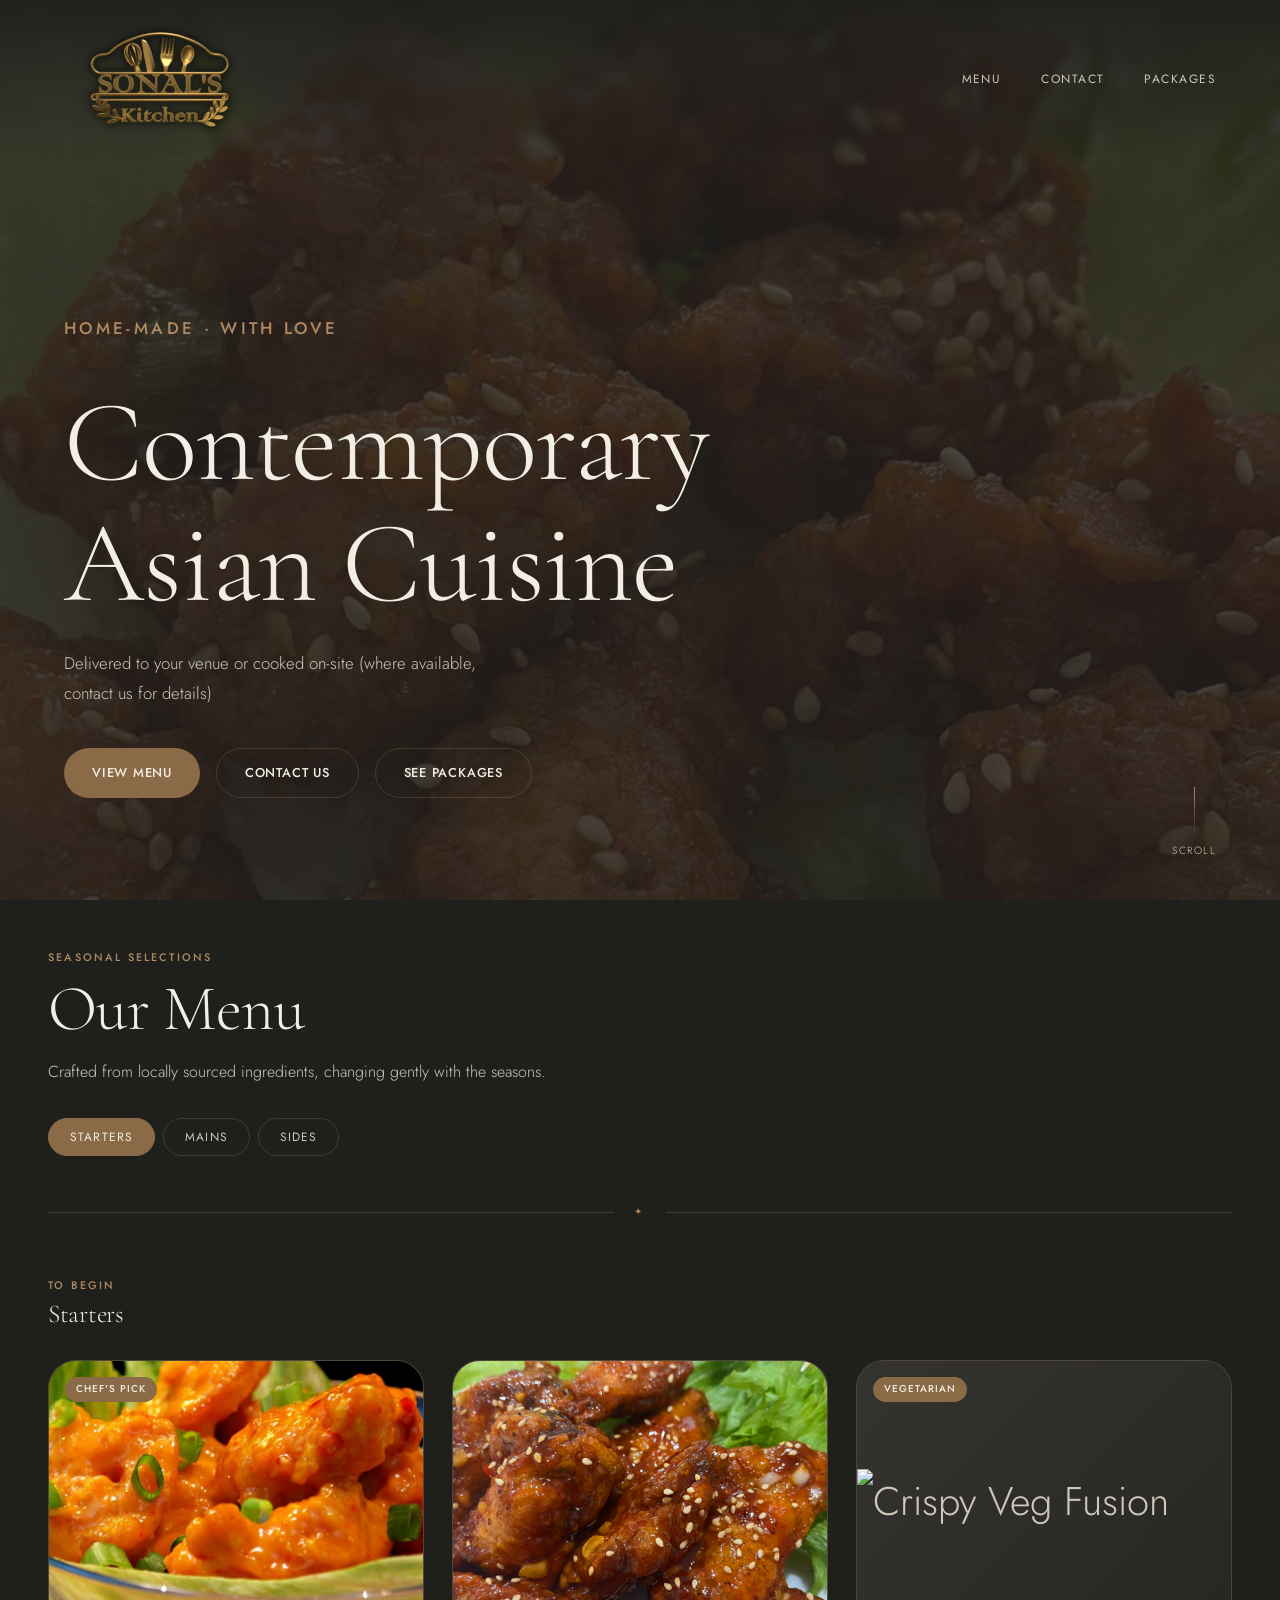
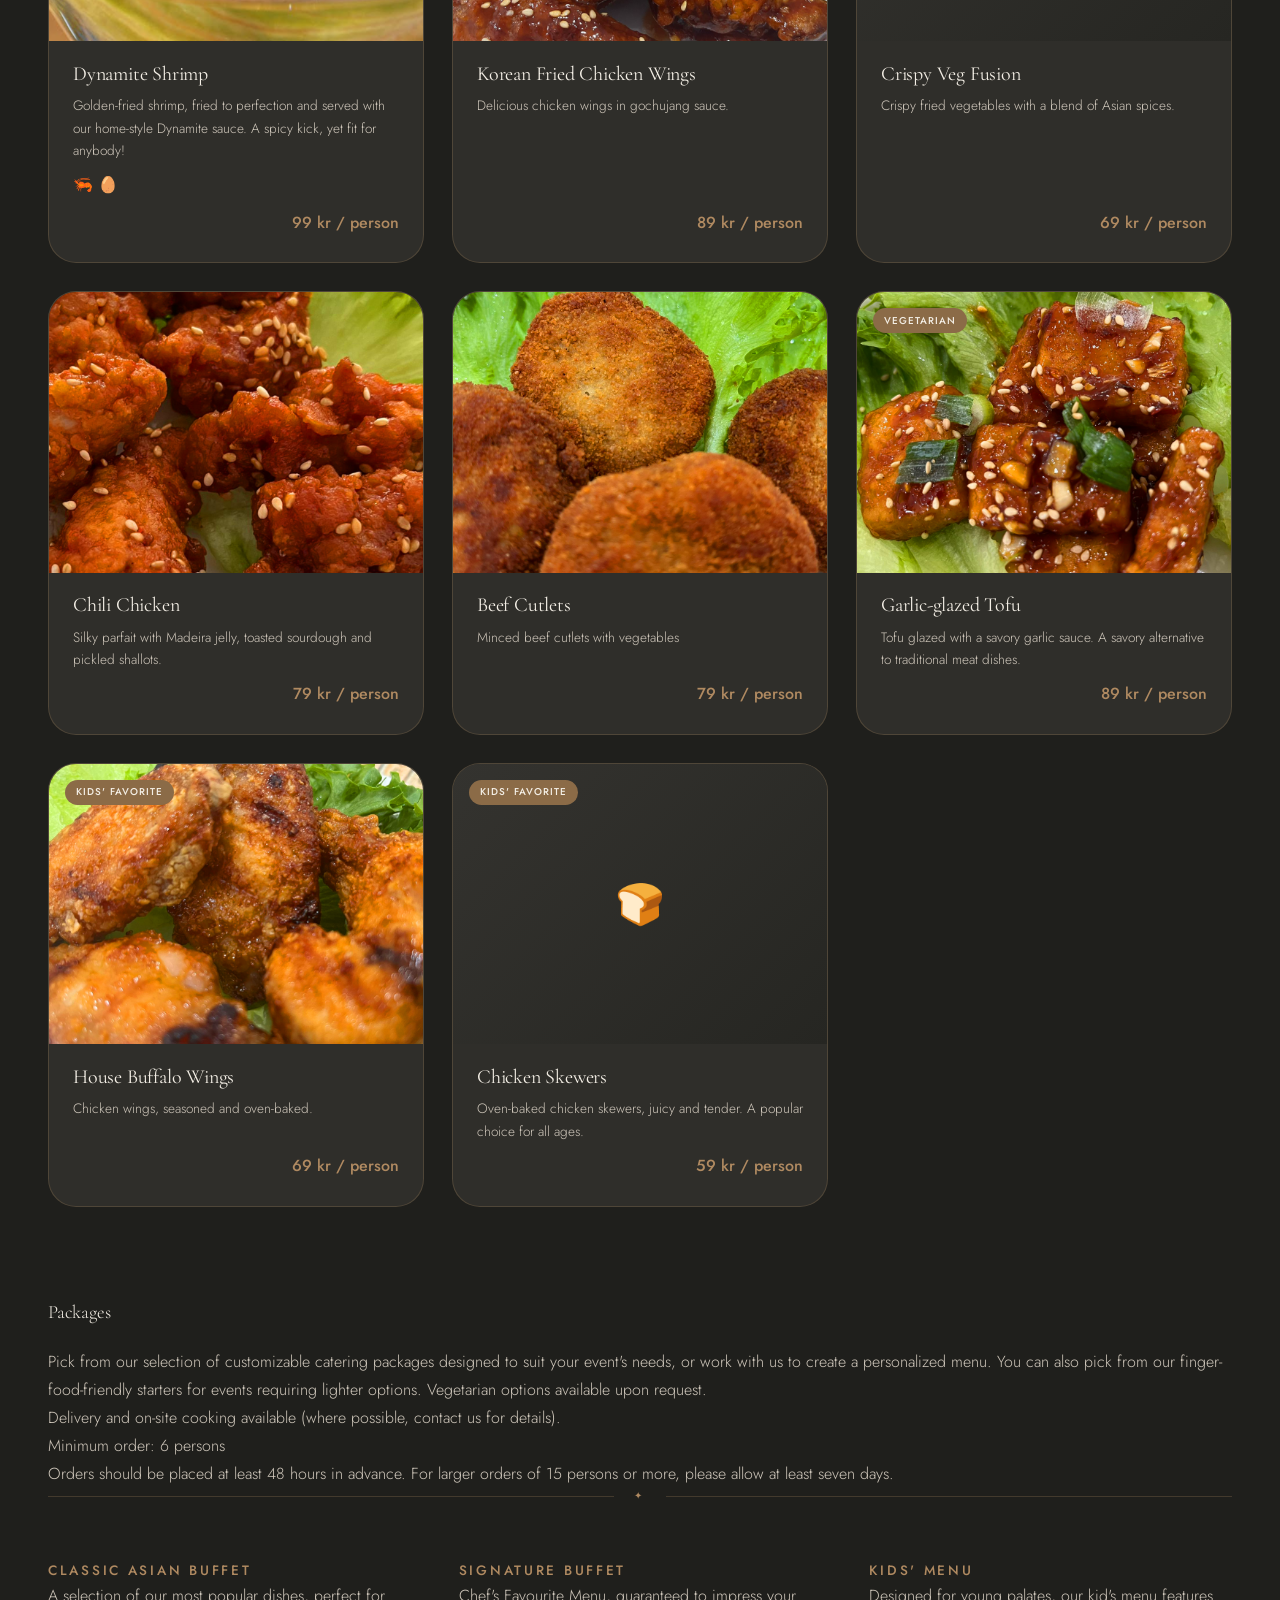
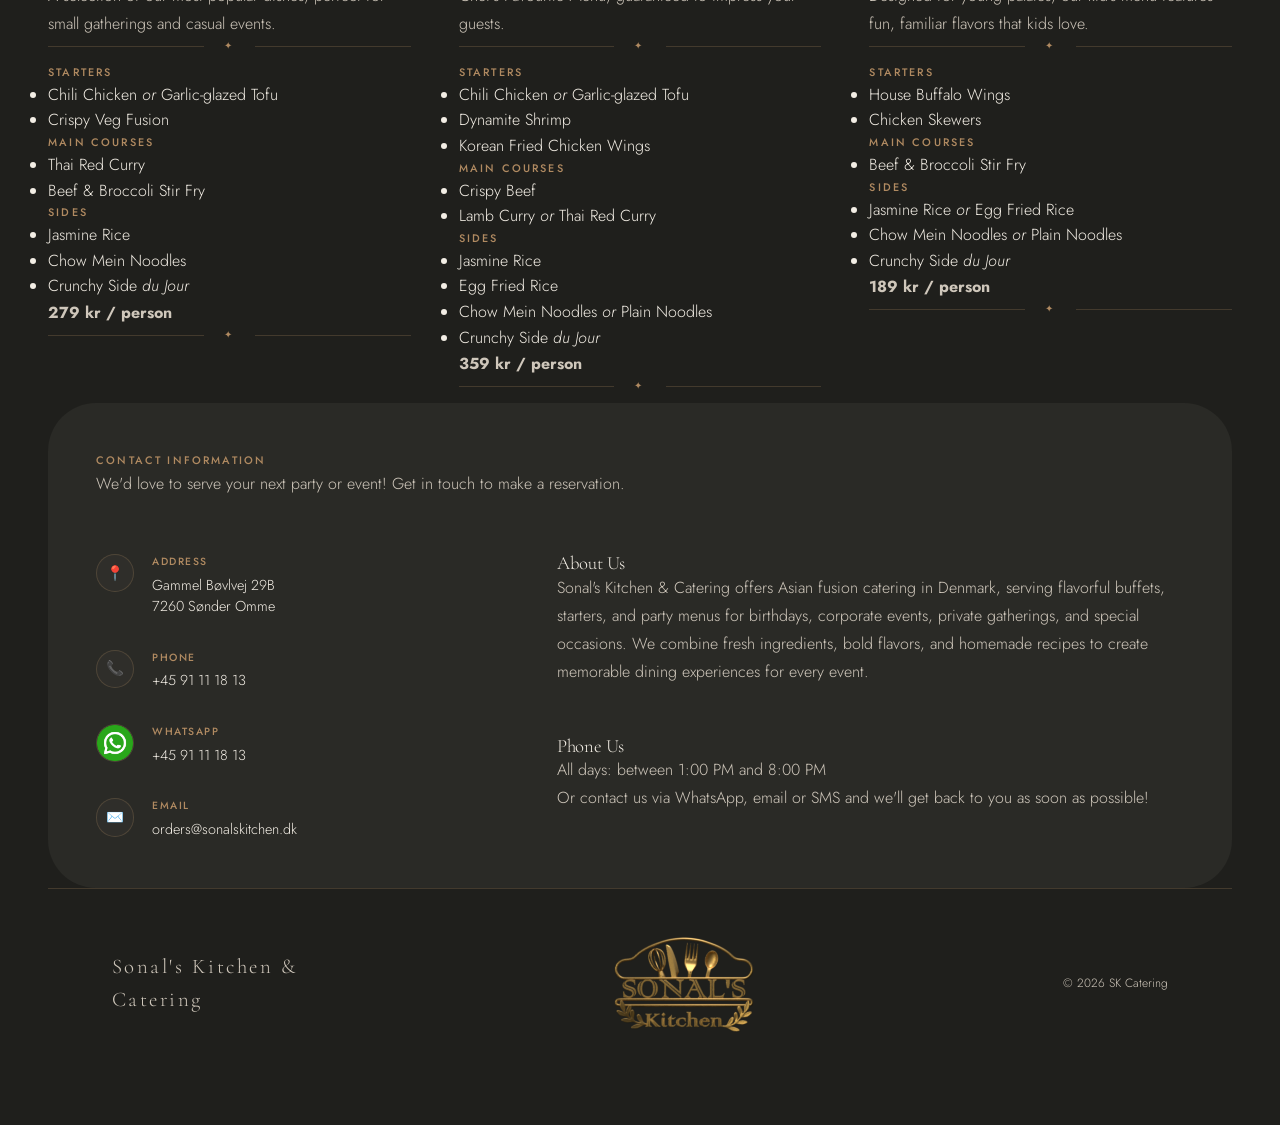
==== commit 207fb9c8: "tiny update" ====
--- a/docs/index.html
+++ b/docs/index.html
@@ -19,12 +19,10 @@
   <!-- ==================== NAV ==================== -->
   <nav>
     <img src="images/logo_small_shaded.png" alt="SK Catering Logo" class="nav-logo" />
-    <!-- <span class="nav-logo">Sonal's Kitchen & Catering</span> -->
     <ul class="nav-links">
       <li><a href="#dishes">Menu</a></li>
       <li><a href="#contact">Contact</a></li>
       <li><a href="#packages">Packages</a></li>
-      <li><a href="#contact" class="btn-primary" style="padding:0.55rem 1.2rem;font-size:0.7rem;">Reserve</a></li>
     </ul>
   </nav>
 
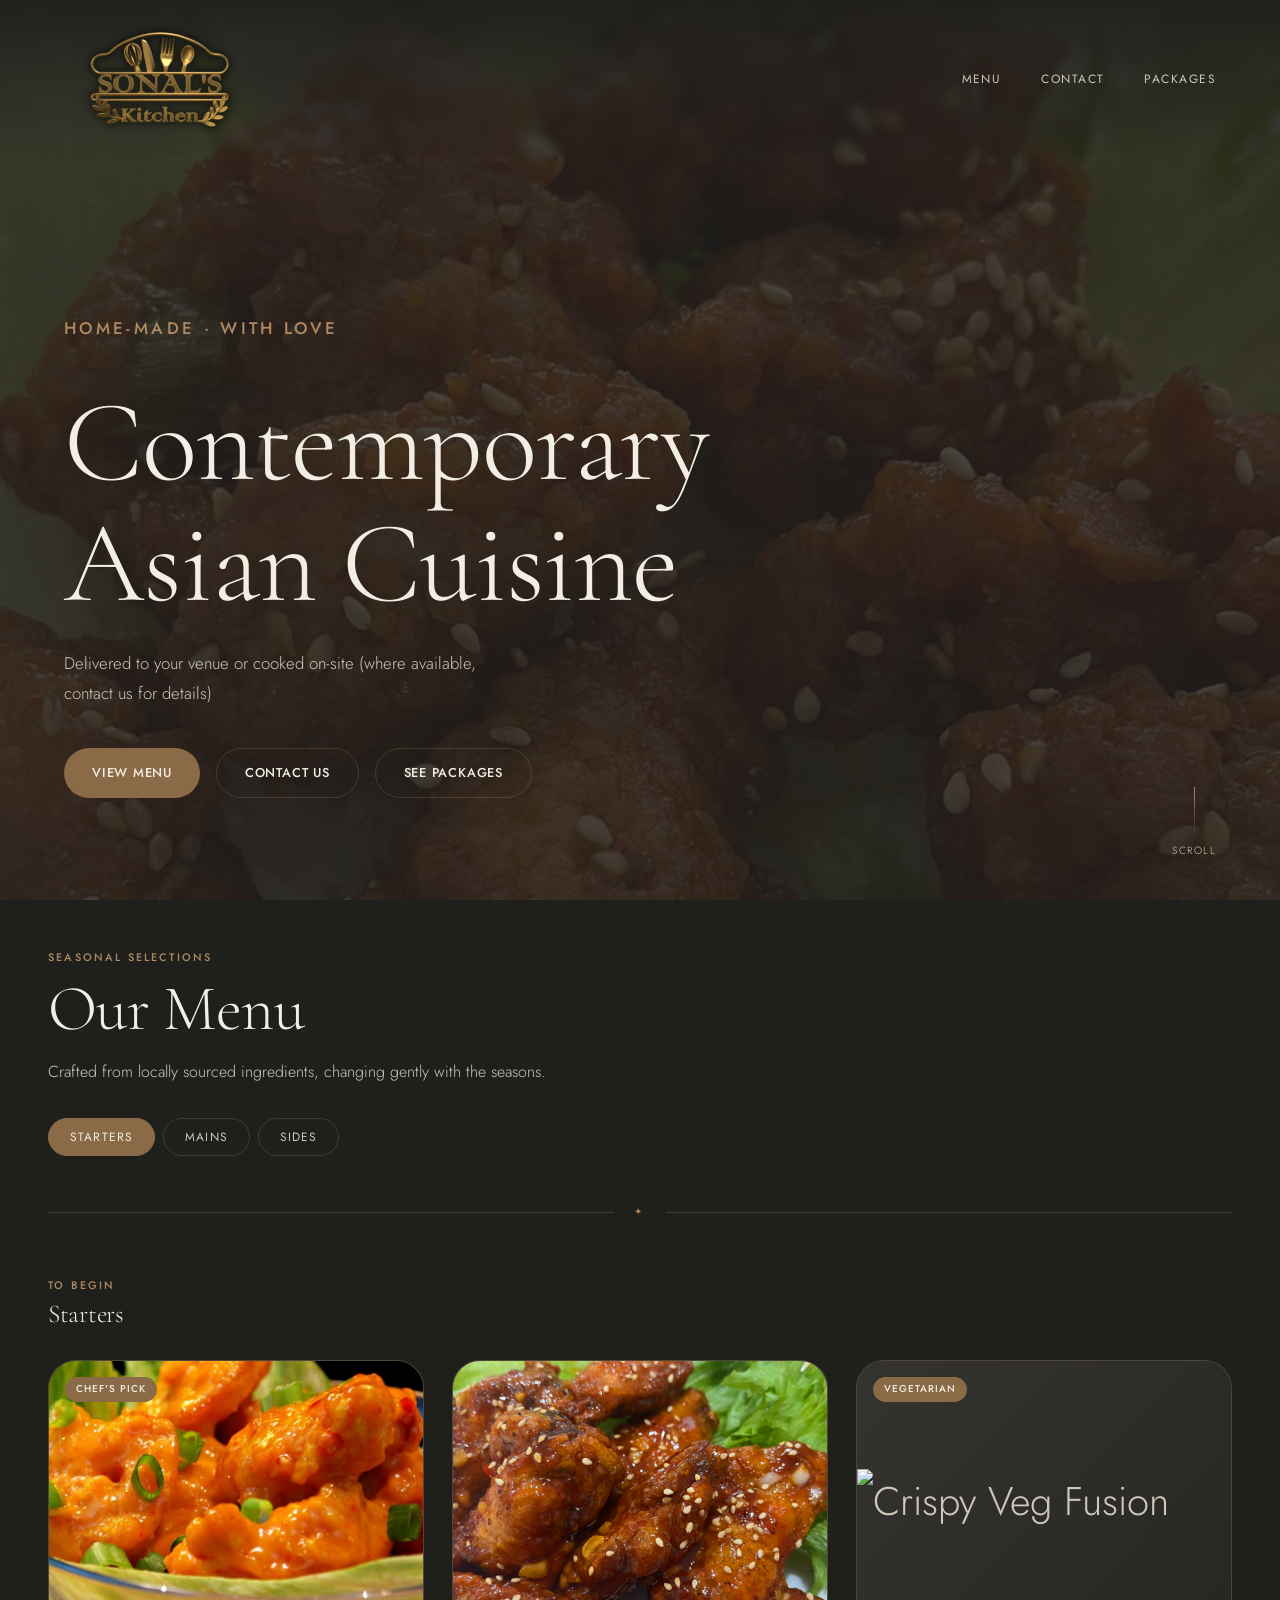
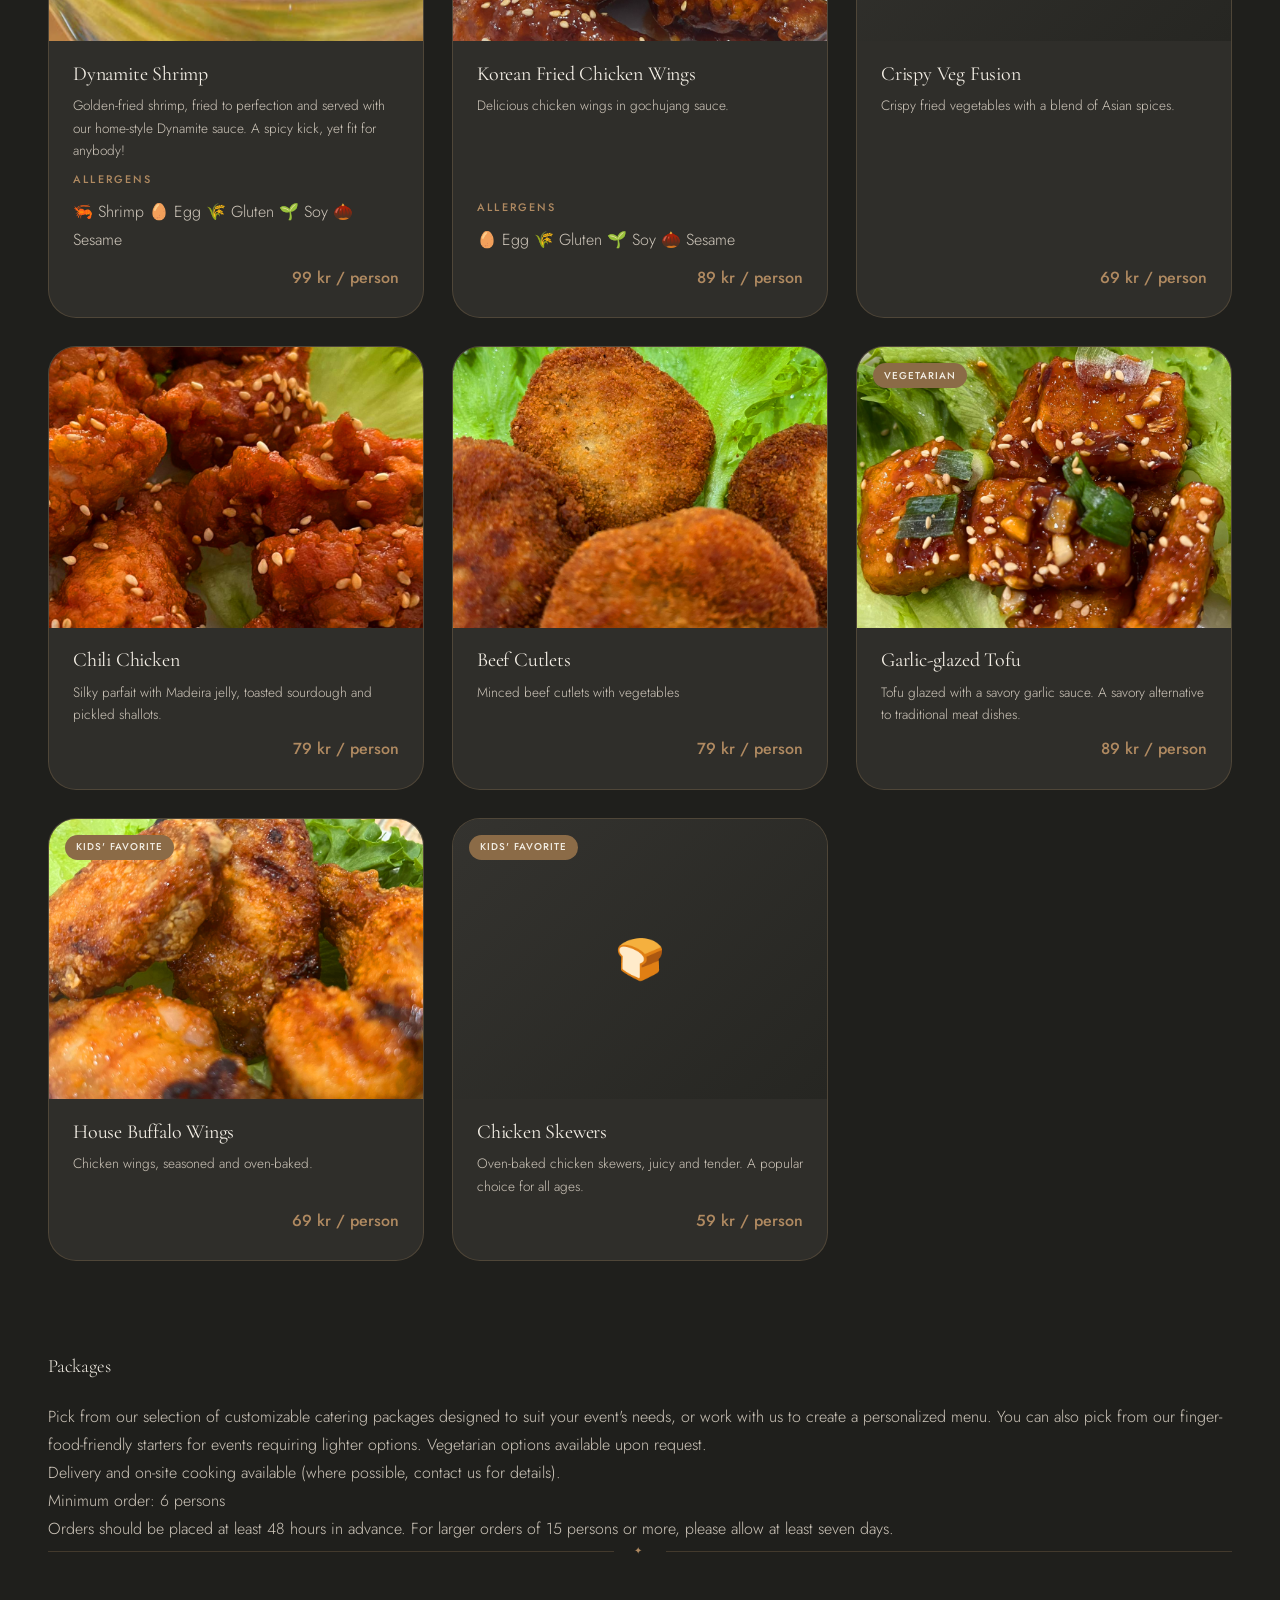
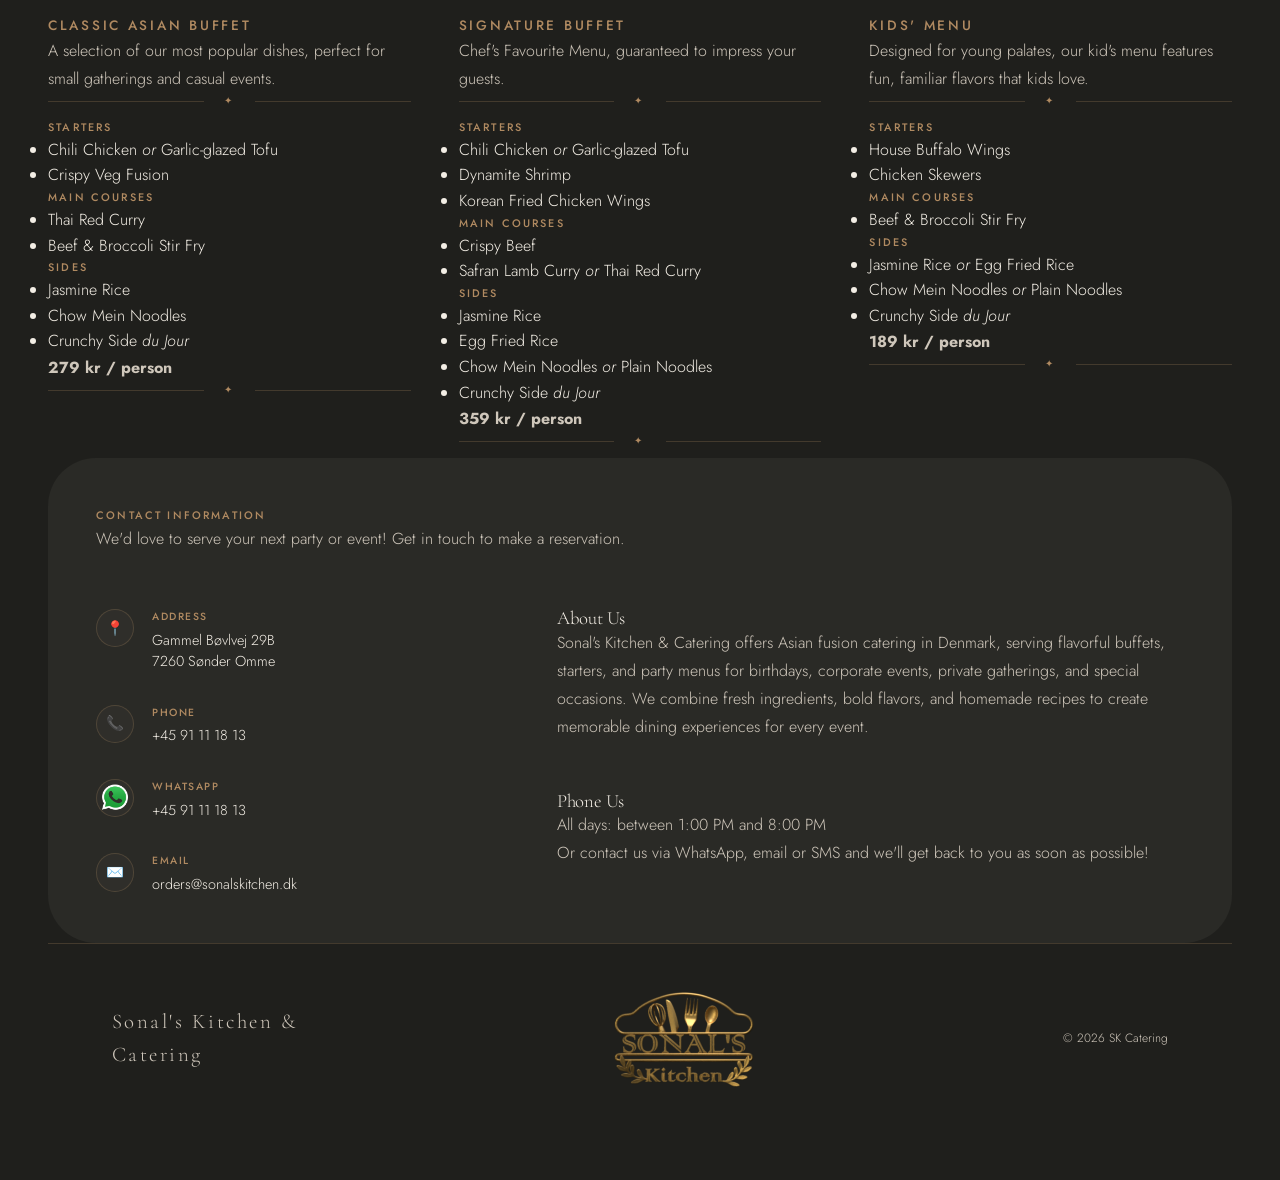
==== commit d54a735e: "POC of allergen declaration (obviously incomplete)" ====
--- a/docs/index.html
+++ b/docs/index.html
@@ -80,9 +80,14 @@
                 <h3 class="food-name">Dynamite Shrimp</h3>
               </div>
               <p class="food-desc">Golden-fried shrimp, fried to perfection and served with our home-style Dynamite sauce. A spicy kick, yet fit for anybody!</p>
+              <!-- Allergens -->
+              <div class="eyebrow">Allergens</div>
               <p>
-                <span tooltip="shrimp">🦐</span>
-                <span tooltip="egg">🥚</span>
+                <span title="Shrimp">🦐 Shrimp</span>
+                <span title="Egg">🥚 Egg</span>
+                <span title="Gluten">🌾 Gluten</span>
+                <span title="Soy">🌱 Soy</span>
+                <span title="Sesame">🌰 Sesame</span>
               </p>
               <p class="food-price">99 kr / person</p>
               </div>
@@ -97,6 +102,14 @@
                 <h3 class="food-name">Korean Fried Chicken Wings</h3>
               </div>
               <p class="food-desc">Delicious chicken wings in gochujang sauce.</p>
+              <!-- Allergens -->
+              <div class="eyebrow">Allergens</div>
+              <p>
+                <span title="Egg">🥚 Egg</span>
+                <span title="Gluten">🌾 Gluten</span>
+                <span title="Soy">🌱 Soy</span>
+                <span title="Sesame">🌰 Sesame</span>
+              </p>
               <p class="food-price">89 kr / person</p>
             </div>
           </article>
@@ -211,7 +224,7 @@
             </div>
             <div class="food-body">
               <div class="food-header">
-                <h3 class="food-name">Saffran Lamb Curry</h3>
+                <h3 class="food-name">Safran Lamb Curry</h3>
               </div>
               <p class="food-desc">A rich and aromatic curry made with tender lamb and a blend of traditional Kashmiri spices.</p>
               <p class="food-price">189 kr / person</p>
@@ -394,7 +407,7 @@
           <p class="eyebrow">Main Courses</p>
           <ul>
             <li>Crispy Beef</li>
-            <li>Lamb Curry <i> or </i> Thai Red Curry</li>
+            <li>Safran Lamb Curry <i> or </i> Thai Red Curry</li>
           </ul>
           <p class="eyebrow">Sides</p>
           <ul>
@@ -460,7 +473,7 @@
             </div>
           </div>
           <div class="info-block">
-            <div class="info-glyph"><img src="images/whatsapp-icon.png" alt="Whatsapp" /></div>
+            <div class="info-glyph"><img src="images/whatsapp-icon-2.png" alt="Whatsapp" /></div>
             <div>
               <div class="info-text-label">Whatsapp</div>
               <div class="info-text-value"><a href="tel:+4591111813">+45 91 11 18 13</a></div>
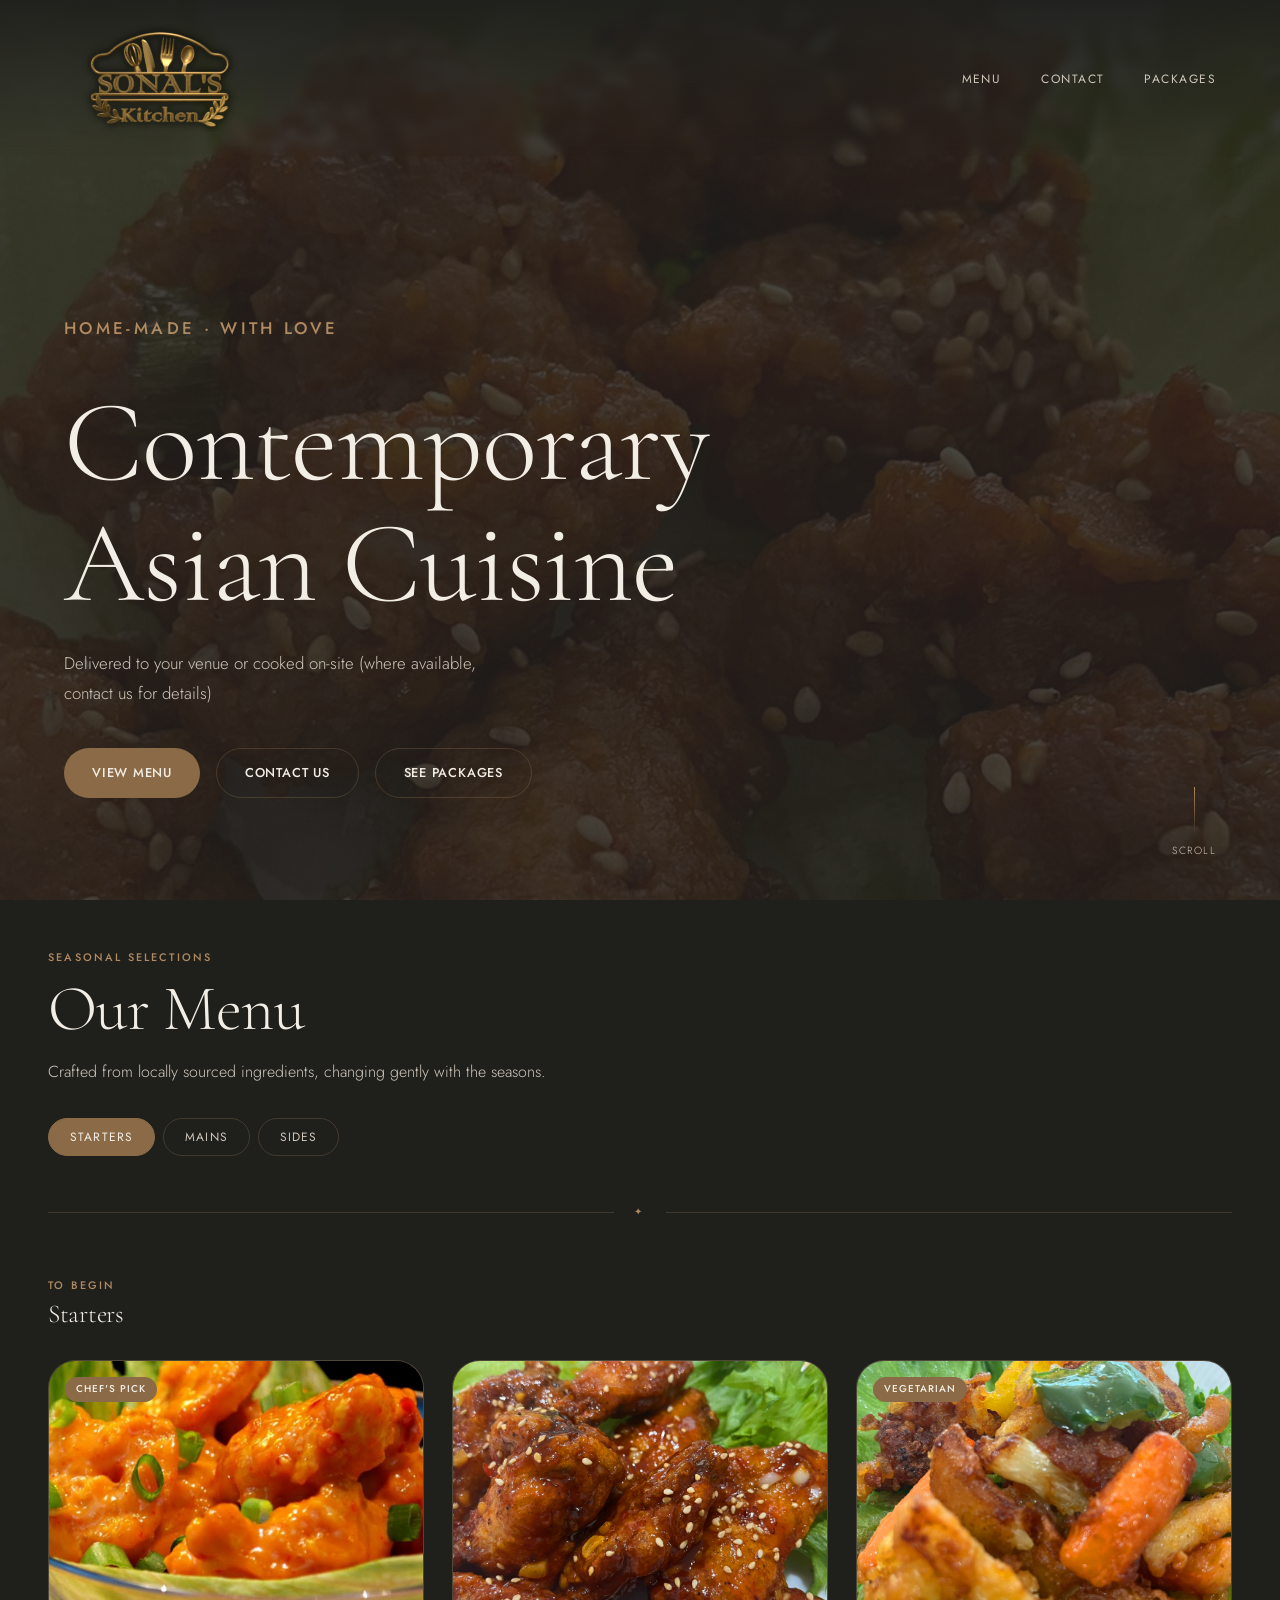
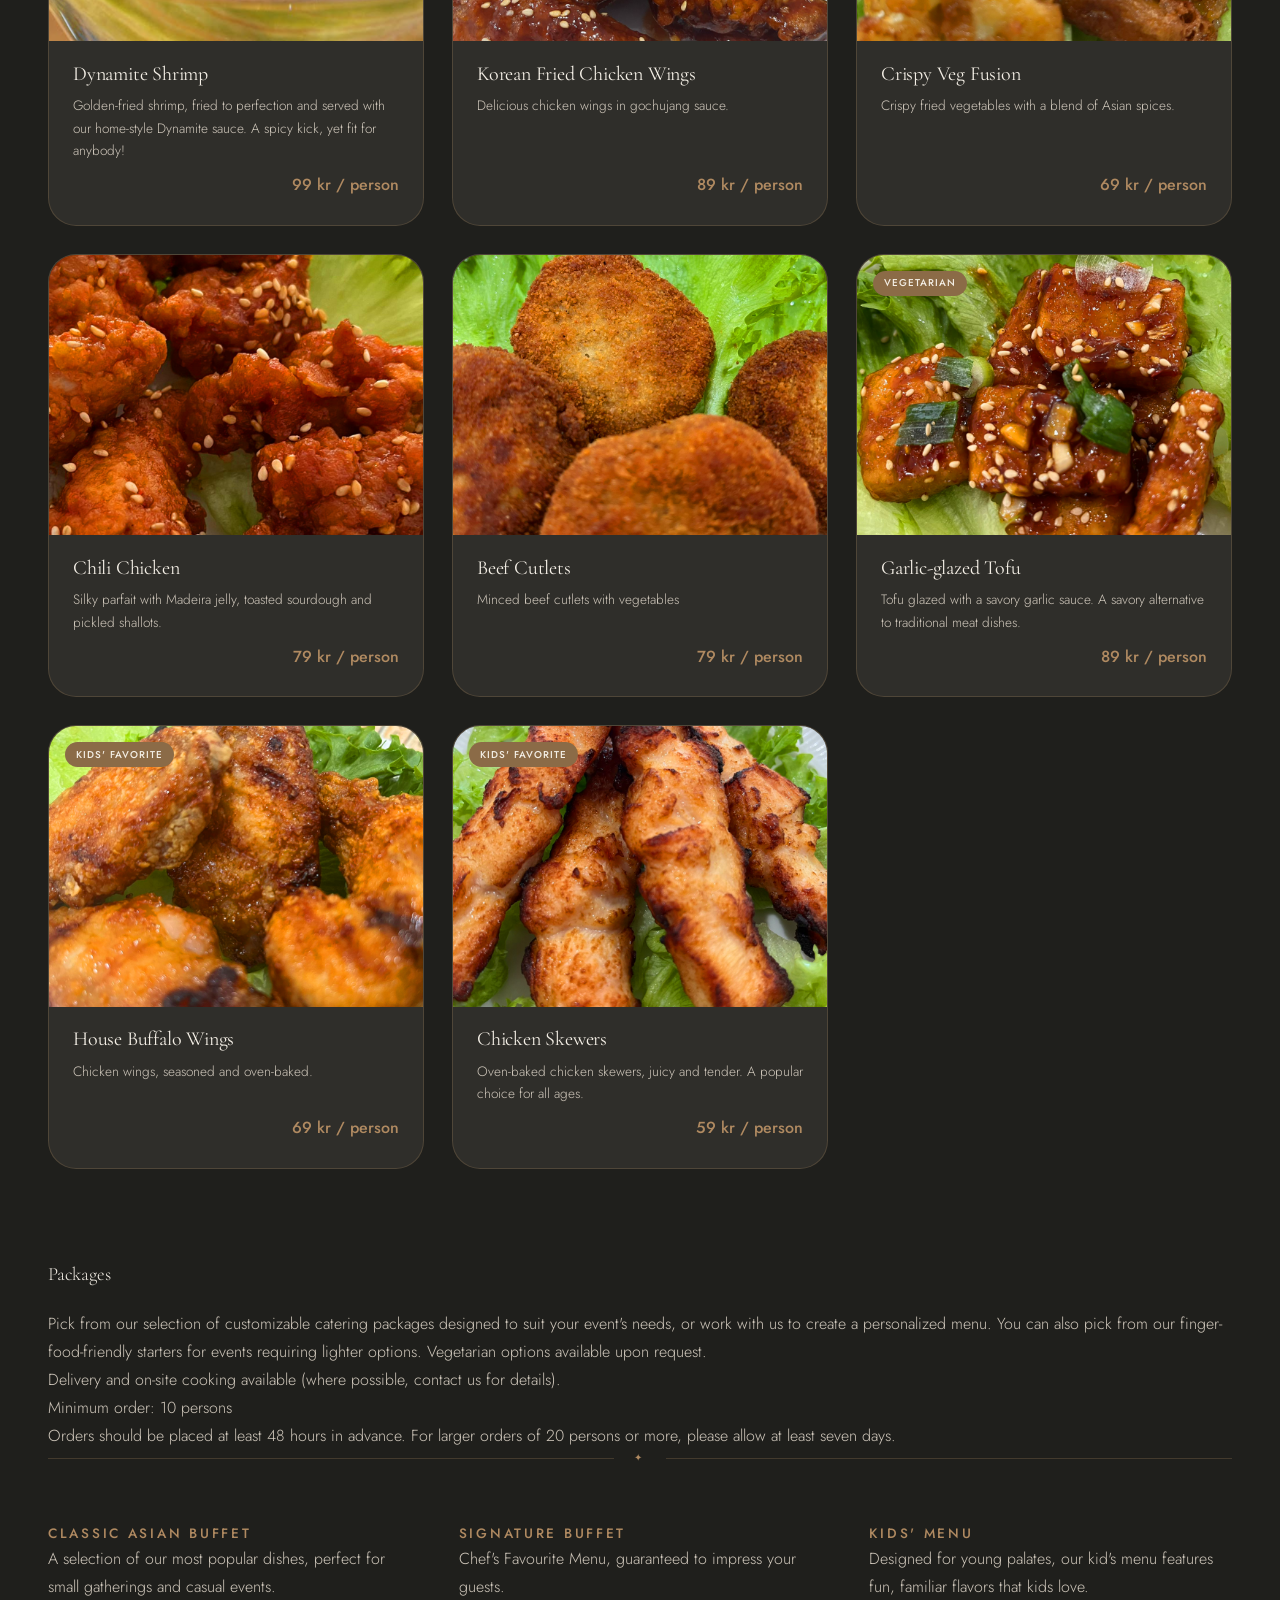
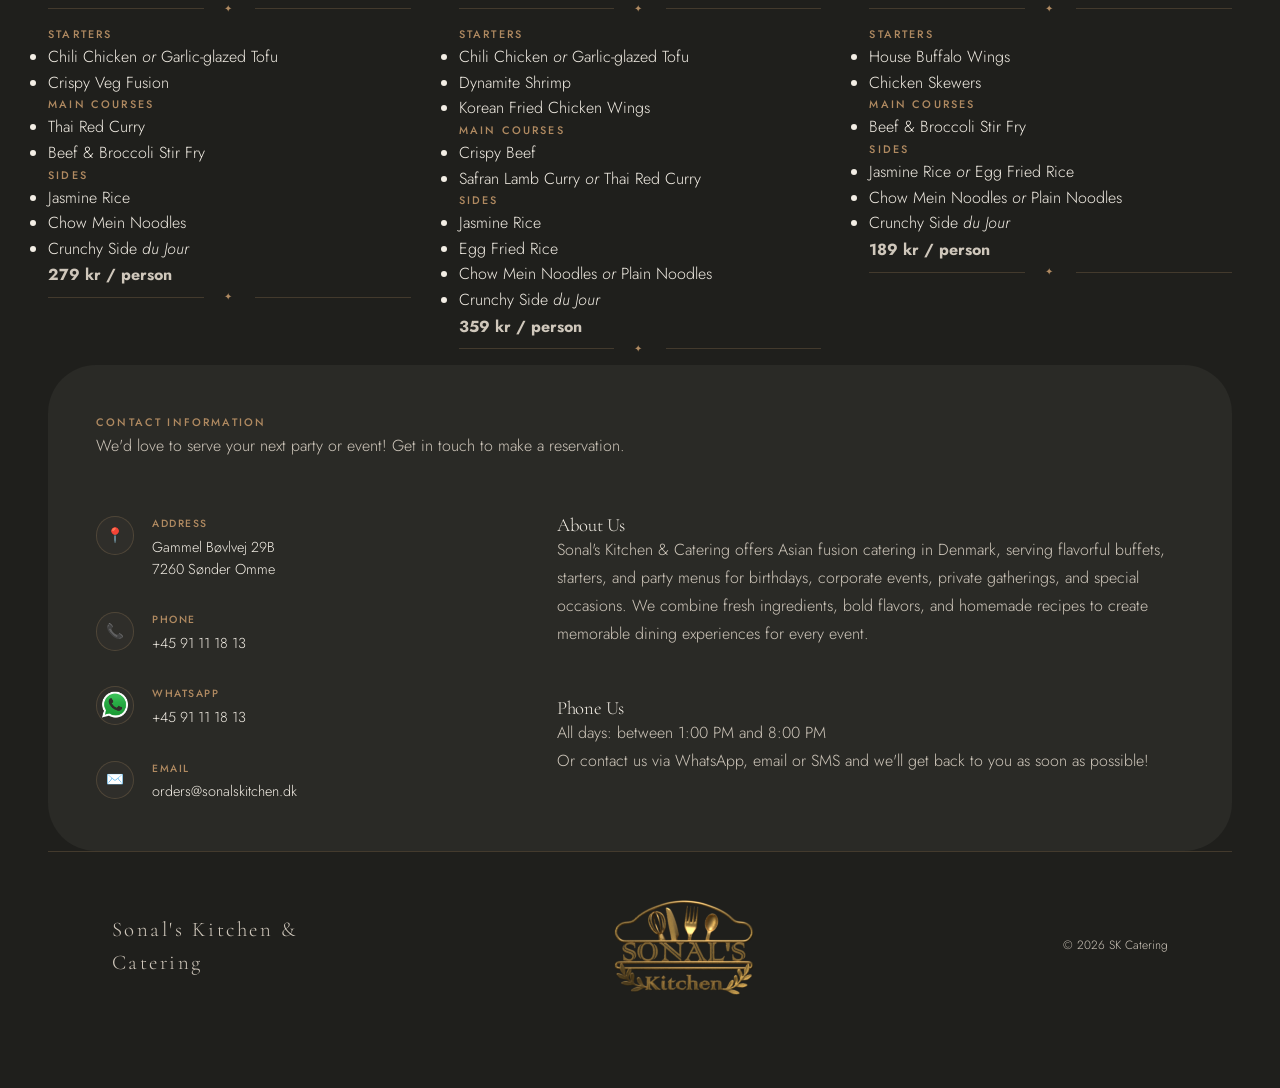
==== commit 4bf0d795: "More pictures!" ====
--- a/docs/index.html
+++ b/docs/index.html
@@ -81,14 +81,14 @@
               </div>
               <p class="food-desc">Golden-fried shrimp, fried to perfection and served with our home-style Dynamite sauce. A spicy kick, yet fit for anybody!</p>
               <!-- Allergens -->
-              <div class="eyebrow">Allergens</div>
+              <!-- <div class="eyebrow">Allergens</div>
               <p>
                 <span title="Shrimp">🦐 Shrimp</span>
                 <span title="Egg">🥚 Egg</span>
                 <span title="Gluten">🌾 Gluten</span>
                 <span title="Soy">🌱 Soy</span>
                 <span title="Sesame">🌰 Sesame</span>
-              </p>
+              </p> -->
               <p class="food-price">99 kr / person</p>
               </div>
           </article>
@@ -103,13 +103,13 @@
               </div>
               <p class="food-desc">Delicious chicken wings in gochujang sauce.</p>
               <!-- Allergens -->
-              <div class="eyebrow">Allergens</div>
+              <!-- <div class="eyebrow">Allergens</div>
               <p>
                 <span title="Egg">🥚 Egg</span>
                 <span title="Gluten">🌾 Gluten</span>
                 <span title="Soy">🌱 Soy</span>
                 <span title="Sesame">🌰 Sesame</span>
-              </p>
+              </p> -->
               <p class="food-price">89 kr / person</p>
             </div>
           </article>
@@ -183,8 +183,10 @@
           </article>
 
           <article class="food-card">
-            <div class="food-thumb">🍞
-              <span class="food-tag">Kids' Favorite</span></div>
+            <div class="food-thumb">
+              <img src="images\menu-items\chicken-skewers-1.png" alt="Chicken Skewers" />
+              <span class="food-tag">Kids' Favorite</span>
+            </div>
             <div class="food-body">
               <div class="food-header">
                 <h3 class="food-name">Chicken Skewers</h3>
@@ -207,7 +209,7 @@
 
           <article class="food-card">
             <div class="food-thumb">
-              🥩
+              <img src="images/menu-items/beef-broccoli-stir-fry-1.png" alt="Beef & Broccoli Stir Fry" />
             </div>
             <div class="food-body">
               <div class="food-header">
@@ -220,7 +222,7 @@
 
           <article class="food-card">
             <div class="food-thumb">
-              🍄
+              <img src="images\menu-items\lamb-curry-1.png" alt="Safran Lamb Curry" />
             </div>
             <div class="food-body">
               <div class="food-header">
@@ -272,7 +274,7 @@
 
           <article class="food-card">
             <div class="food-thumb">
-              s
+              <img src="images\menu-items\vegetable-thai-curry-1.png" alt="Red Thai Vegetable Curry" />
               <span class="food-tag">Vegetarian</span>
             </div>
             <div class="food-body">
@@ -309,7 +311,7 @@
               <p class="food-price">29 kr / person</p>
             </div>
           </article>
-
+<!-- 
           <article class="food-card">
             <div class="food-thumb">🍮
               <span class="food-tag">Vegetarian</span>
@@ -320,7 +322,7 @@
               <p class="food-desc">Classic noodles, goes well with most dishes.</p>
               <p class="food-price">29 kr / person</p>
             </div>
-          </article>
+          </article> -->
 
           <article class="food-card">
             <div class="food-thumb">
@@ -337,7 +339,7 @@
 
           <article class="food-card">
             <div class="food-thumb">
-              🍧
+              <img src="images\menu-items\chow-mein-noodles-1.png" alt="Chow Mein Noodles" />
               <span class="food-tag">Vegetarian</span>
             </div>
             <div class="food-body">
@@ -362,8 +364,8 @@
         <br/>
         <p>Pick from our selection of customizable catering packages designed to suit your event's needs, or work with us to create a personalized menu. You can also pick from our finger-food-friendly starters for events requiring lighter options. Vegetarian options available upon request.</p>
         <p>Delivery and on-site cooking available (where possible, contact us for details).</p>
-        <p>Minimum order: 6 persons</p>
-        <p>Orders should be placed at least 48 hours in advance. For larger orders of 15 persons or more, please allow at least seven days.</p>
+        <p>Minimum order: 10 persons</p>
+        <p>Orders should be placed at least 48 hours in advance. For larger orders of 20 persons or more, please allow at least seven days.</p>
       </div>
 
       <div class="ornamental-divider reveal"><span>✦</span></div>
